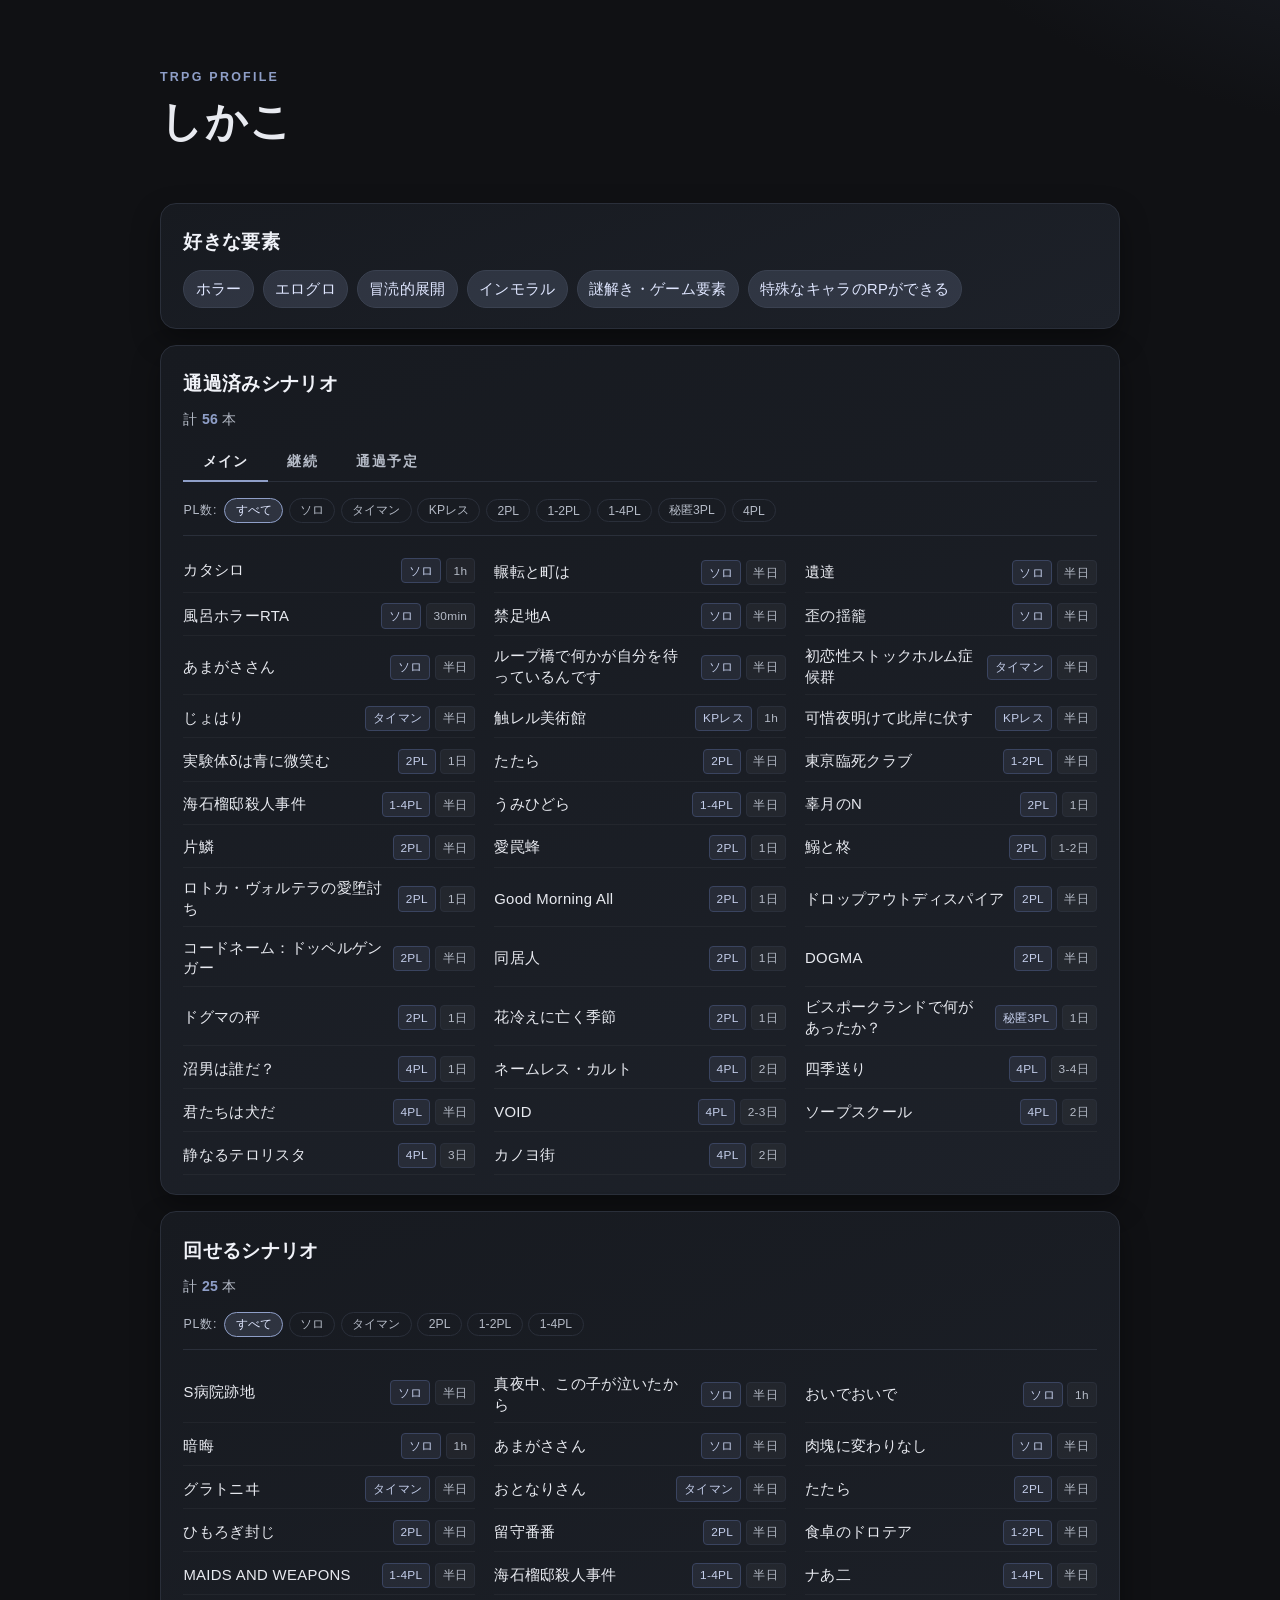
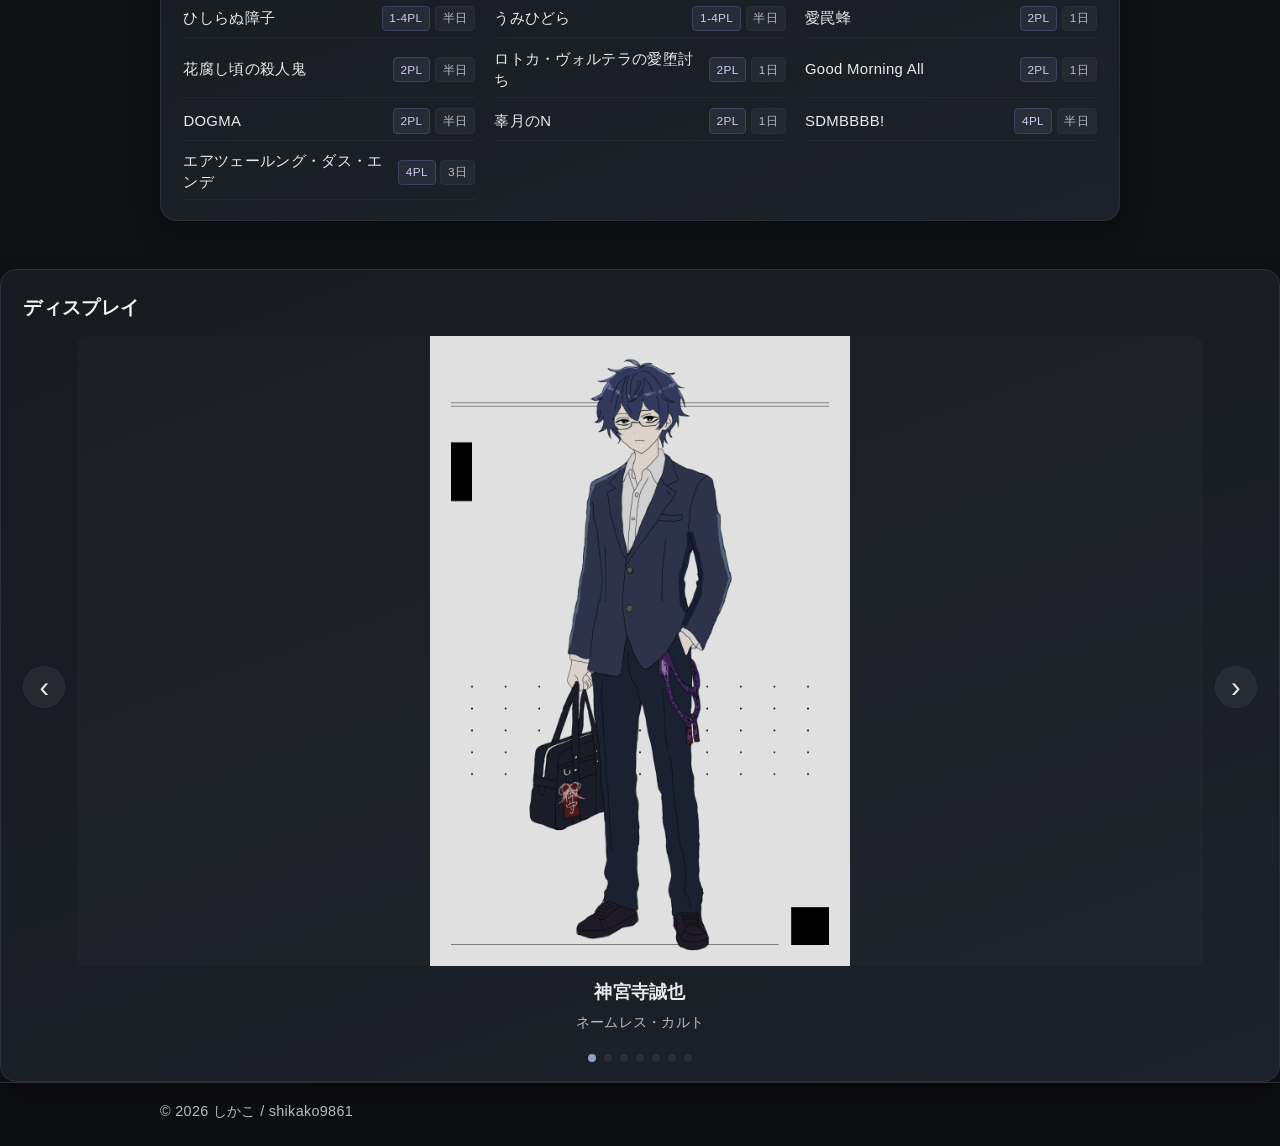
==== index.html @ 6eaf799e "commit" ====
<!DOCTYPE html>
<html lang="ja">
<head>
  <meta charset="UTF-8" />
  <meta name="viewport" content="width=device-width, initial-scale=1.0" />
  <title>しかこ</title>
  <link rel="stylesheet" href="styles.css" />
</head>
<body>
  <header class="site-header">
    <div class="container">
      <p class="eyebrow">TRPG PROFILE</p>
      <h1>しかこ</h1>
    </div>
  </header>

  <main class="container">
    <section class="card" id="likes">
      <h2>好きな要素</h2>
      <ul class="tag-list">
        <li>ホラー</li>
        <li>エログロ</li>
        <li>冒涜的展開</li>
        <li>インモラル</li>
        <li>謎解き・ゲーム要素</li>
        <li>特殊なキャラのRPができる</li>
      </ul>
    </section>

    <section class="card" id="completed-scenarios">
      <h2>通過済みシナリオ</h2>
      <p class="scenario-count">計 <strong>56</strong> 本</p>

      <div class="tab-bar">
        <button class="tab-btn active" data-tab="main">メイン</button>
        <button class="tab-btn" data-tab="ongoing">継続</button>
        <button class="tab-btn" data-tab="planned">通過予定</button>
      </div>

      <div class="tab-panel" id="tab-main">
        <div class="filter-bar">
          <span class="filter-label">PL数:</span>
          <button class="filter-btn active" data-filter="all">すべて</button>
          <button class="filter-btn" data-filter="ソロ">ソロ</button>
          <button class="filter-btn" data-filter="タイマン">タイマン</button>
          <button class="filter-btn" data-filter="KPレス">KPレス</button>
          <button class="filter-btn" data-filter="2PL">2PL</button>
          <button class="filter-btn" data-filter="1-2PL">1-2PL</button>
          <button class="filter-btn" data-filter="1-4PL">1-4PL</button>
          <button class="filter-btn" data-filter="秘匿3PL">秘匿3PL</button>
          <button class="filter-btn" data-filter="4PL">4PL</button>
        </div>
        <ul class="scenario-list">
          <li data-pl="ソロ" data-dur="1h"><span class="scenario-name">カタシロ</span><span class="scenario-badges"><span class="scenario-badge badge-pl">ソロ</span><span class="scenario-badge badge-dur">1h</span></span></li>
          <li data-pl="ソロ" data-dur="半日"><span class="scenario-name">輾転と町は</span><span class="scenario-badges"><span class="scenario-badge badge-pl">ソロ</span><span class="scenario-badge badge-dur">半日</span></span></li>
          <li data-pl="ソロ" data-dur="半日"><span class="scenario-name">遺達</span><span class="scenario-badges"><span class="scenario-badge badge-pl">ソロ</span><span class="scenario-badge badge-dur">半日</span></span></li>
          <li data-pl="ソロ" data-dur="30min"><span class="scenario-name">風呂ホラーRTA</span><span class="scenario-badges"><span class="scenario-badge badge-pl">ソロ</span><span class="scenario-badge badge-dur">30min</span></span></li>
          <li data-pl="ソロ" data-dur="半日"><span class="scenario-name">禁足地A</span><span class="scenario-badges"><span class="scenario-badge badge-pl">ソロ</span><span class="scenario-badge badge-dur">半日</span></span></li>
          <li data-pl="ソロ" data-dur="半日"><span class="scenario-name">歪の揺籠</span><span class="scenario-badges"><span class="scenario-badge badge-pl">ソロ</span><span class="scenario-badge badge-dur">半日</span></span></li>
          <li data-pl="ソロ" data-dur="半日"><span class="scenario-name">あまがささん</span><span class="scenario-badges"><span class="scenario-badge badge-pl">ソロ</span><span class="scenario-badge badge-dur">半日</span></span></li>
          <li data-pl="ソロ" data-dur="半日"><span class="scenario-name">ループ橋で何かが自分を待っているんです</span><span class="scenario-badges"><span class="scenario-badge badge-pl">ソロ</span><span class="scenario-badge badge-dur">半日</span></span></li>
          <li data-pl="タイマン" data-dur="半日"><span class="scenario-name">初恋性ストックホルム症候群</span><span class="scenario-badges"><span class="scenario-badge badge-pl">タイマン</span><span class="scenario-badge badge-dur">半日</span></span></li>
          <li data-pl="タイマン" data-dur="半日"><span class="scenario-name">じょはり</span><span class="scenario-badges"><span class="scenario-badge badge-pl">タイマン</span><span class="scenario-badge badge-dur">半日</span></span></li>
          <li data-pl="KPレス" data-dur="1h"><span class="scenario-name">触レル美術館</span><span class="scenario-badges"><span class="scenario-badge badge-pl">KPレス</span><span class="scenario-badge badge-dur">1h</span></span></li>
          <li data-pl="KPレス" data-dur="半日"><span class="scenario-name">可惜夜明けて此岸に伏す</span><span class="scenario-badges"><span class="scenario-badge badge-pl">KPレス</span><span class="scenario-badge badge-dur">半日</span></span></li>
          <li data-pl="2PL" data-dur="1日"><span class="scenario-name">実験体δは青に微笑む</span><span class="scenario-badges"><span class="scenario-badge badge-pl">2PL</span><span class="scenario-badge badge-dur">1日</span></span></li>
          <li data-pl="2PL" data-dur="半日"><span class="scenario-name">たたら</span><span class="scenario-badges"><span class="scenario-badge badge-pl">2PL</span><span class="scenario-badge badge-dur">半日</span></span></li>
          <li data-pl="1-2PL" data-dur="半日"><span class="scenario-name">東亰臨死クラブ</span><span class="scenario-badges"><span class="scenario-badge badge-pl">1-2PL</span><span class="scenario-badge badge-dur">半日</span></span></li>
          <li data-pl="1-4PL" data-dur="半日"><span class="scenario-name">海石榴邸殺人事件</span><span class="scenario-badges"><span class="scenario-badge badge-pl">1-4PL</span><span class="scenario-badge badge-dur">半日</span></span></li>
          <li data-pl="1-4PL" data-dur="半日"><span class="scenario-name">うみひどら</span><span class="scenario-badges"><span class="scenario-badge badge-pl">1-4PL</span><span class="scenario-badge badge-dur">半日</span></span></li>
          <li data-pl="秘匿2PL" data-dur="1日"><span class="scenario-name">辜月のN</span><span class="scenario-badges"><span class="scenario-badge badge-pl">2PL</span><span class="scenario-badge badge-dur">1日</span></span></li>
          <li data-pl="秘匿2PL" data-dur="半日"><span class="scenario-name">片鱗</span><span class="scenario-badges"><span class="scenario-badge badge-pl">2PL</span><span class="scenario-badge badge-dur">半日</span></span></li>
          <li data-pl="秘匿2PL" data-dur="1日"><span class="scenario-name">愛罠蜂</span><span class="scenario-badges"><span class="scenario-badge badge-pl">2PL</span><span class="scenario-badge badge-dur">1日</span></span></li>
          <li data-pl="秘匿2PL" data-dur="1-2日"><span class="scenario-name">鰯と柊</span><span class="scenario-badges"><span class="scenario-badge badge-pl">2PL</span><span class="scenario-badge badge-dur">1-2日</span></span></li>
          <li data-pl="秘匿2PL" data-dur="1日"><span class="scenario-name">ロトカ・ヴォルテラの愛堕討ち</span><span class="scenario-badges"><span class="scenario-badge badge-pl">2PL</span><span class="scenario-badge badge-dur">1日</span></span></li>
          <li data-pl="秘匿2PL" data-dur="1日"><span class="scenario-name">Good Morning All</span><span class="scenario-badges"><span class="scenario-badge badge-pl">2PL</span><span class="scenario-badge badge-dur">1日</span></span></li>
          <li data-pl="秘匿2PL" data-dur="半日"><span class="scenario-name">ドロップアウトディスパイア</span><span class="scenario-badges"><span class="scenario-badge badge-pl">2PL</span><span class="scenario-badge badge-dur">半日</span></span></li>
          <li data-pl="秘匿2PL" data-dur="半日"><span class="scenario-name">コードネーム：ドッペルゲンガー</span><span class="scenario-badges"><span class="scenario-badge badge-pl">2PL</span><span class="scenario-badge badge-dur">半日</span></span></li>
          <li data-pl="秘匿2PL" data-dur="1日"><span class="scenario-name">同居人</span><span class="scenario-badges"><span class="scenario-badge badge-pl">2PL</span><span class="scenario-badge badge-dur">1日</span></span></li>
          <li data-pl="秘匿2PL" data-dur="半日"><span class="scenario-name">DOGMA</span><span class="scenario-badges"><span class="scenario-badge badge-pl">2PL</span><span class="scenario-badge badge-dur">半日</span></span></li>
          <li data-pl="秘匿2PL" data-dur="1日"><span class="scenario-name">ドグマの秤</span><span class="scenario-badges"><span class="scenario-badge badge-pl">2PL</span><span class="scenario-badge badge-dur">1日</span></span></li>
          <li data-pl="秘匿2PL" data-dur="1日"><span class="scenario-name">花冷えに亡く季節</span><span class="scenario-badges"><span class="scenario-badge badge-pl">2PL</span><span class="scenario-badge badge-dur">1日</span></span></li>
          <li data-pl="秘匿3PL" data-dur="1日"><span class="scenario-name">ビスポークランドで何があったか？</span><span class="scenario-badges"><span class="scenario-badge badge-pl">秘匿3PL</span><span class="scenario-badge badge-dur">1日</span></span></li>
          <li data-pl="4PL" data-dur="1日"><span class="scenario-name">沼男は誰だ？</span><span class="scenario-badges"><span class="scenario-badge badge-pl">4PL</span><span class="scenario-badge badge-dur">1日</span></span></li>
          <li data-pl="4PL" data-dur="2日"><span class="scenario-name">ネームレス・カルト</span><span class="scenario-badges"><span class="scenario-badge badge-pl">4PL</span><span class="scenario-badge badge-dur">2日</span></span></li>
          <li data-pl="秘匿4PL" data-dur="3-4日"><span class="scenario-name">四季送り</span><span class="scenario-badges"><span class="scenario-badge badge-pl">4PL</span><span class="scenario-badge badge-dur">3-4日</span></span></li>
          <li data-pl="秘匿4PL" data-dur="半日"><span class="scenario-name">君たちは犬だ</span><span class="scenario-badges"><span class="scenario-badge badge-pl">4PL</span><span class="scenario-badge badge-dur">半日</span></span></li>
          <li data-pl="秘匿4PL" data-dur="2-3日"><span class="scenario-name">VOID</span><span class="scenario-badges"><span class="scenario-badge badge-pl">4PL</span><span class="scenario-badge badge-dur">2-3日</span></span></li>
          <li data-pl="秘匿4PL" data-dur="2日"><span class="scenario-name">ソープスクール</span><span class="scenario-badges"><span class="scenario-badge badge-pl">4PL</span><span class="scenario-badge badge-dur">2日</span></span></li>
          <li data-pl="秘匿4PL" data-dur="3日"><span class="scenario-name">静なるテロリスタ</span><span class="scenario-badges"><span class="scenario-badge badge-pl">4PL</span><span class="scenario-badge badge-dur">3日</span></span></li>
          <li data-pl="秘匿4PL" data-dur="2日"><span class="scenario-name">カノヨ街</span><span class="scenario-badges"><span class="scenario-badge badge-pl">4PL</span><span class="scenario-badge badge-dur">2日</span></span></li>
        </ul>
      </div>

      <div class="tab-panel hidden" id="tab-ongoing">
        <div class="filter-bar">
          <span class="filter-label">PL数:</span>
          <button class="filter-btn active" data-filter="all">すべて</button>
          <button class="filter-btn" data-filter="タイマン">タイマン</button>
          <button class="filter-btn" data-filter="1-4PL">1-4PL</button>
        </div>
        <ul class="scenario-list">
          <li data-pl="タイマン"><span class="scenario-name">黄身と蜂蜜</span><span class="scenario-badges"><span class="scenario-badge badge-pl">タイマン</span><span class="scenario-badge ongoing">継続</span></span></li>
          <li data-pl="タイマン"><span class="scenario-name">君のためのヒポクリシー</span><span class="scenario-badges"><span class="scenario-badge badge-pl">タイマン</span><span class="scenario-badge ongoing">継続</span></span></li>
          <li data-pl="タイマン"><span class="scenario-name">素晴らしき新年</span><span class="scenario-badges"><span class="scenario-badge badge-pl">タイマン</span><span class="scenario-badge ongoing">継続</span></span></li>
          <li data-pl="タイマン"><span class="scenario-name">結んだ赤い糸の先を教えて</span><span class="scenario-badges"><span class="scenario-badge badge-pl">タイマン</span><span class="scenario-badge ongoing">継続</span></span></li>
          <li data-pl="タイマン"><span class="scenario-name">クックハウス・インザ・ディープ</span><span class="scenario-badges"><span class="scenario-badge badge-pl">タイマン</span><span class="scenario-badge ongoing">継続</span></span></li>
          <li data-pl="タイマン"><span class="scenario-name">おばけの街</span><span class="scenario-badges"><span class="scenario-badge badge-pl">タイマン</span><span class="scenario-badge ongoing">継続</span></span></li>
          <li data-pl="タイマン"><span class="scenario-name">しんでなんかないよ</span><span class="scenario-badges"><span class="scenario-badge badge-pl">タイマン</span><span class="scenario-badge ongoing">継続</span></span></li>
          <li data-pl="タイマン"><span class="scenario-name">君が壊した世界の話</span><span class="scenario-badges"><span class="scenario-badge badge-pl">タイマン</span><span class="scenario-badge ongoing">継続</span></span></li>
          <li data-pl="タイマン"><span class="scenario-name">コペルニクスは笑わない</span><span class="scenario-badges"><span class="scenario-badge badge-pl">タイマン</span><span class="scenario-badge ongoing">継続</span></span></li>
          <li data-pl="タイマン"><span class="scenario-name">ごぜんにじにあいにきて</span><span class="scenario-badges"><span class="scenario-badge badge-pl">タイマン</span><span class="scenario-badge ongoing">継続</span></span></li>
          <li data-pl="タイマン"><span class="scenario-name">閉ざされたカーテンの裏で</span><span class="scenario-badges"><span class="scenario-badge badge-pl">タイマン</span><span class="scenario-badge ongoing">継続</span></span></li>
          <li data-pl="タイマン"><span class="scenario-name">きすきす・ちぇんじんぐ！</span><span class="scenario-badges"><span class="scenario-badge badge-pl">タイマン</span><span class="scenario-badge ongoing">継続</span></span></li>
          <li data-pl="タイマン"><span class="scenario-name">選んでよ最愛</span><span class="scenario-badges"><span class="scenario-badge badge-pl">タイマン</span><span class="scenario-badge ongoing">継続</span></span></li>
          <li data-pl="タイマン"><span class="scenario-name">Hazy night</span><span class="scenario-badges"><span class="scenario-badge badge-pl">タイマン</span><span class="scenario-badge ongoing">継続</span></span></li>
          <li data-pl="タイマン"><span class="scenario-name">黄昏の君へ</span><span class="scenario-badges"><span class="scenario-badge badge-pl">タイマン</span><span class="scenario-badge ongoing">継続</span></span></li>
          <li data-pl="1-4PL"><span class="scenario-name">満月のない十五夜</span><span class="scenario-badges"><span class="scenario-badge badge-pl">1-4PL</span><span class="scenario-badge ongoing">継続</span></span></li>
          <li data-pl="1-4PL"><span class="scenario-name">うらめし修学旅行</span><span class="scenario-badges"><span class="scenario-badge badge-pl">1-4PL</span><span class="scenario-badge ongoing">継続</span></span></li>
          <li data-pl="1-4PL"><span class="scenario-name">お地蔵さんは呼んでいる</span><span class="scenario-badges"><span class="scenario-badge badge-pl">1-4PL</span><span class="scenario-badge ongoing">継続</span></span></li>
        </ul>
      </div>

      <div class="tab-panel hidden" id="tab-planned">
        <div class="filter-bar">
          <span class="filter-label">PL数:</span>
          <button class="filter-btn active" data-filter="all">すべて</button>
          <button class="filter-btn" data-filter="タイマン">タイマン</button>
          <button class="filter-btn" data-filter="2-3PL">2-3PL</button>
          <button class="filter-btn" data-filter="4PL">4PL</button>
        </div>
        <ul class="scenario-list">
          <li data-pl="タイマン" data-dur="半日"><span class="scenario-name">黄色い蝶</span><span class="scenario-badges"><span class="scenario-badge badge-pl">タイマン</span><span class="scenario-badge badge-dur">半日</span></span></li>
          <li data-pl="2-3PL" data-dur="半日"><span class="scenario-name">蒲桃館の友人</span><span class="scenario-badges"><span class="scenario-badge badge-pl">2-3PL</span><span class="scenario-badge badge-dur">半日</span></span></li>
          <li data-pl="4PL" data-dur="1日"><span class="scenario-name">Danza Tarantella</span><span class="scenario-badges"><span class="scenario-badge badge-pl">4PL</span><span class="scenario-badge badge-dur">1日</span></span></li>
          <li data-pl="秘匿4PL" data-dur="1日"><span class="scenario-name">魔法少女は死を唄え</span><span class="scenario-badges"><span class="scenario-badge badge-pl">4PL</span><span class="scenario-badge badge-dur">1日</span></span></li>
          <li data-pl="秘匿4PL" data-dur="4日"><span class="scenario-name">遺香廻り</span><span class="scenario-badges"><span class="scenario-badge badge-pl">4PL</span><span class="scenario-badge badge-dur">4日</span></span></li>
        </ul>
      </div>
    </section>

    <section class="card" id="gm-scenarios">
      <h2>回せるシナリオ</h2>
      <p class="scenario-count">計 <strong>25</strong> 本</p>
      <div class="filter-bar">
        <span class="filter-label">PL数:</span>
        <button class="filter-btn active" data-filter="all">すべて</button>
        <button class="filter-btn" data-filter="ソロ">ソロ</button>
        <button class="filter-btn" data-filter="タイマン">タイマン</button>
        <button class="filter-btn" data-filter="2PL">2PL</button>
        <button class="filter-btn" data-filter="1-2PL">1-2PL</button>
        <button class="filter-btn" data-filter="1-4PL">1-4PL</button>
      </div>
      <ul class="scenario-list">
        <li data-pl="ソロ" data-dur="半日"><span class="scenario-name">S病院跡地</span><span class="scenario-badges"><span class="scenario-badge badge-pl">ソロ</span><span class="scenario-badge badge-dur">半日</span></span></li>
        <li data-pl="ソロ" data-dur="半日"><span class="scenario-name">真夜中、この子が泣いたから</span><span class="scenario-badges"><span class="scenario-badge badge-pl">ソロ</span><span class="scenario-badge badge-dur">半日</span></span></li>
        <li data-pl="ソロ" data-dur="1h"><span class="scenario-name">おいでおいで</span><span class="scenario-badges"><span class="scenario-badge badge-pl">ソロ</span><span class="scenario-badge badge-dur">1h</span></span></li>
        <li data-pl="ソロ" data-dur="1h"><span class="scenario-name">暗晦</span><span class="scenario-badges"><span class="scenario-badge badge-pl">ソロ</span><span class="scenario-badge badge-dur">1h</span></span></li>
        <li data-pl="ソロ" data-dur="半日"><span class="scenario-name">あまがささん</span><span class="scenario-badges"><span class="scenario-badge badge-pl">ソロ</span><span class="scenario-badge badge-dur">半日</span></span></li>
        <li data-pl="ソロ" data-dur="半日"><span class="scenario-name">肉塊に変わりなし</span><span class="scenario-badges"><span class="scenario-badge badge-pl">ソロ</span><span class="scenario-badge badge-dur">半日</span></span></li>
        <li data-pl="タイマン" data-dur="半日"><span class="scenario-name">グラトニヰ</span><span class="scenario-badges"><span class="scenario-badge badge-pl">タイマン</span><span class="scenario-badge badge-dur">半日</span></span></li>
        <li data-pl="タイマン" data-dur="半日"><span class="scenario-name">おとなりさん</span><span class="scenario-badges"><span class="scenario-badge badge-pl">タイマン</span><span class="scenario-badge badge-dur">半日</span></span></li>
        <li data-pl="2PL" data-dur="半日"><span class="scenario-name">たたら</span><span class="scenario-badges"><span class="scenario-badge badge-pl">2PL</span><span class="scenario-badge badge-dur">半日</span></span></li>
        <li data-pl="2PL" data-dur="半日"><span class="scenario-name">ひもろぎ封じ</span><span class="scenario-badges"><span class="scenario-badge badge-pl">2PL</span><span class="scenario-badge badge-dur">半日</span></span></li>
        <li data-pl="2PL" data-dur="半日"><span class="scenario-name">留守番番</span><span class="scenario-badges"><span class="scenario-badge badge-pl">2PL</span><span class="scenario-badge badge-dur">半日</span></span></li>
        <li data-pl="1-2PL" data-dur="半日"><span class="scenario-name">食卓のドロテア</span><span class="scenario-badges"><span class="scenario-badge badge-pl">1-2PL</span><span class="scenario-badge badge-dur">半日</span></span></li>
        <li data-pl="1-4PL" data-dur="半日"><span class="scenario-name">MAIDS AND WEAPONS</span><span class="scenario-badges"><span class="scenario-badge badge-pl">1-4PL</span><span class="scenario-badge badge-dur">半日</span></span></li>
        <li data-pl="1-4PL" data-dur="半日"><span class="scenario-name">海石榴邸殺人事件</span><span class="scenario-badges"><span class="scenario-badge badge-pl">1-4PL</span><span class="scenario-badge badge-dur">半日</span></span></li>
        <li data-pl="1-4PL" data-dur="半日"><span class="scenario-name">ナあ二</span><span class="scenario-badges"><span class="scenario-badge badge-pl">1-4PL</span><span class="scenario-badge badge-dur">半日</span></span></li>
        <li data-pl="1-4PL" data-dur="半日"><span class="scenario-name">ひしらぬ障子</span><span class="scenario-badges"><span class="scenario-badge badge-pl">1-4PL</span><span class="scenario-badge badge-dur">半日</span></span></li>
        <li data-pl="1-4PL" data-dur="半日"><span class="scenario-name">うみひどら</span><span class="scenario-badges"><span class="scenario-badge badge-pl">1-4PL</span><span class="scenario-badge badge-dur">半日</span></span></li>
        <li data-pl="秘匿2PL" data-dur="1日"><span class="scenario-name">愛罠蜂</span><span class="scenario-badges"><span class="scenario-badge badge-pl">2PL</span><span class="scenario-badge badge-dur">1日</span></span></li>
        <li data-pl="秘匿2PL" data-dur="半日"><span class="scenario-name">花腐し頃の殺人鬼</span><span class="scenario-badges"><span class="scenario-badge badge-pl">2PL</span><span class="scenario-badge badge-dur">半日</span></span></li>
        <li data-pl="秘匿2PL" data-dur="1日"><span class="scenario-name">ロトカ・ヴォルテラの愛堕討ち</span><span class="scenario-badges"><span class="scenario-badge badge-pl">2PL</span><span class="scenario-badge badge-dur">1日</span></span></li>
        <li data-pl="秘匿2PL" data-dur="1日"><span class="scenario-name">Good Morning All</span><span class="scenario-badges"><span class="scenario-badge badge-pl">2PL</span><span class="scenario-badge badge-dur">1日</span></span></li>
        <li data-pl="秘匿2PL" data-dur="半日"><span class="scenario-name">DOGMA</span><span class="scenario-badges"><span class="scenario-badge badge-pl">2PL</span><span class="scenario-badge badge-dur">半日</span></span></li>
        <li data-pl="秘匿2PL" data-dur="1日"><span class="scenario-name">辜月のN</span><span class="scenario-badges"><span class="scenario-badge badge-pl">2PL</span><span class="scenario-badge badge-dur">1日</span></span></li>
        <li data-pl="秘匿4PL" data-dur="半日"><span class="scenario-name">SDMBBBB!</span><span class="scenario-badges"><span class="scenario-badge badge-pl">4PL</span><span class="scenario-badge badge-dur">半日</span></span></li>
        <li data-pl="秘匿4PL" data-dur="3日"><span class="scenario-name">エアツェールング・ダス・エンデ</span><span class="scenario-badges"><span class="scenario-badge badge-pl">4PL</span><span class="scenario-badge badge-dur">3日</span></span></li>
      </ul>
    </section>

  </main>

    <section class="card" id="display-gallery">
      <h2>ディスプレイ</h2>
      <div class="slider-wrapper">
        <button class="slider-btn slider-prev" aria-label="前へ">&#8249;</button>
        <div class="slider-track-outer">
          <div class="slider-track">
            <div class="slide">
              <img src="ディスプレイ/神宮寺誠也.png" alt="神宮寺誠也" />
              <div class="slide-caption">
                <span class="slide-chara">神宮寺誠也</span>
                <span class="slide-scenario">ネームレス・カルト</span>
              </div>
            </div>
            <div class="slide">
              <img src="ディスプレイ/陽美桜里.png" alt="陽美桜里" />
              <div class="slide-caption">
                <span class="slide-chara">陽美桜里</span>
                <span class="slide-scenario">ドグマの秤</span>
              </div>
            </div>
            <div class="slide">
              <img src="ディスプレイ/ぽむすけ.png" alt="ぽむすけ" />
              <div class="slide-caption">
                <span class="slide-chara">ぽむすけ</span>
                <span class="slide-scenario">魔法少女は死を唄え</span>
              </div>
            </div>
            <div class="slide">
              <img src="ディスプレイ/水代紘都.png" alt="水代紘都" />
              <div class="slide-caption">
                <span class="slide-chara">水代紘都</span>
                <span class="slide-scenario">風呂ホラーRTA</span>
              </div>
            </div>
            <div class="slide">
              <img src="ディスプレイ/Ἀράχνη.png" alt="Ἀράχνη" />
              <div class="slide-caption">
                <span class="slide-chara">Ἀράχνη</span>
                <span class="slide-scenario">Danza Tarantella</span>
              </div>
            </div>
            <div class="slide">
              <img src="ディスプレイ/水無月新.png" alt="水無月新" />
              <div class="slide-caption">
                <span class="slide-chara">水無月新</span>
                <span class="slide-scenario">初恋性ストックホルム症候群</span>
              </div>
            </div>
            <div class="slide">
              <img src="ディスプレイ/柊一葉.png" alt="柊一葉" />
              <div class="slide-caption">
                <span class="slide-chara">柊一葉</span>
                <span class="slide-scenario">花冷えに亡く季節</span>
              </div>
            </div>
          </div>
        </div>
        <button class="slider-btn slider-next" aria-label="次へ">&#8250;</button>
      </div>
      <div class="slider-dots">
        <span class="dot active" data-index="0"></span>
        <span class="dot" data-index="1"></span>
        <span class="dot" data-index="2"></span>
        <span class="dot" data-index="3"></span>
        <span class="dot" data-index="4"></span>
        <span class="dot" data-index="5"></span>
        <span class="dot" data-index="6"></span>
      </div>
    </section>

  <footer class="site-footer">
    <div class="container">
      <p>© 2026 しかこ / shikako9861</p>
    </div>
  </footer>

  <script>
    // Tab switching
    document.querySelectorAll('.tab-btn').forEach(btn => {
      btn.addEventListener('click', () => {
        const card = btn.closest('.card');
        card.querySelectorAll('.tab-btn').forEach(b => b.classList.remove('active'));
        btn.classList.add('active');
        card.querySelectorAll('.tab-panel').forEach(p => p.classList.add('hidden'));
        card.querySelector('#tab-' + btn.dataset.tab).classList.remove('hidden');
      });
    });

    // Filter buttons
    document.querySelectorAll('.filter-btn').forEach(btn => {
      btn.addEventListener('click', () => {
        const bar = btn.closest('.filter-bar');
        bar.querySelectorAll('.filter-btn').forEach(b => b.classList.remove('active'));
        btn.classList.add('active');
        const filter = btn.dataset.filter;
        const container = btn.closest('.tab-panel') || btn.closest('.card');
        const list = container.querySelector('.scenario-list');
        const normalizedFilters = {
          '2PL': ['2PL', '秘匿2PL'],
          '4PL': ['4PL', '秘匿4PL']
        };
        const allowed = normalizedFilters[filter] || [filter];
        list.querySelectorAll('li').forEach(li => {
          li.style.display = (filter === 'all' || allowed.includes(li.dataset.pl)) ? '' : 'none';
        });
      });
    });

    // Slider
    (function () {
      const track = document.querySelector('.slider-track');
      const slides = track ? track.querySelectorAll('.slide') : [];
      const dots = document.querySelectorAll('.dot');
      let current = 0;
      let touchStartX = 0;

      function goTo(n) {
        current = (n + slides.length) % slides.length;
        track.style.transform = 'translateX(-' + (current * 100) + '%)';
        dots.forEach(function (d, i) { d.classList.toggle('active', i === current); });
      }

      document.querySelector('.slider-prev')?.addEventListener('click', function () { goTo(current - 1); });
      document.querySelector('.slider-next')?.addEventListener('click', function () { goTo(current + 1); });
      dots.forEach(function (d, i) { d.addEventListener('click', function () { goTo(i); }); });

      const outer = document.querySelector('.slider-track-outer');
      outer?.addEventListener('touchstart', function (e) { touchStartX = e.changedTouches[0].clientX; }, { passive: true });
      outer?.addEventListener('touchend', function (e) {
        const dx = e.changedTouches[0].clientX - touchStartX;
        if (Math.abs(dx) > 40) goTo(current + (dx < 0 ? 1 : -1));
      }, { passive: true });
    })();
  </script>
</body>
</html>
---- styles.css ----
:root {
  --bg: #101114;
  --panel: #171a20;
  --panel-2: #1d2129;
  --text: #e8eaf0;
  --muted: #b5bbc7;
  --accent: #8f9fc8;
  --accent-soft: rgba(143, 159, 200, 0.18);
  --border: #2a2f3a;
  --shadow: 0 12px 28px rgba(0, 0, 0, 0.35);
}

* {
  box-sizing: border-box;
}

body {
  margin: 0;
  font-family: "Noto Sans JP", "Hiragino Kaku Gothic ProN", "Yu Gothic", sans-serif;
  background:
    radial-gradient(1200px 700px at 120% -10%, #242a37 0%, transparent 60%),
    radial-gradient(900px 600px at -10% 120%, #1d2230 0%, transparent 60%),
    var(--bg);
  color: var(--text);
  line-height: 1.7;
  letter-spacing: 0.02em;
}

.container {
  width: min(960px, 92%);
  margin: 0 auto;
}

.site-header {
  padding: 4.2rem 0 2.6rem;
}

.eyebrow {
  margin: 0;
  color: var(--accent);
  font-size: 0.78rem;
  font-weight: 700;
  letter-spacing: 0.18em;
}

h1 {
  margin: 0.5rem 0 0.8rem;
  font-size: clamp(1.8rem, 3.6vw, 2.6rem);
  line-height: 1.25;
  letter-spacing: 0.04em;
}

.lead {
  margin: 0;
  color: var(--muted);
  max-width: 60ch;
}

main {
  display: grid;
  gap: 1rem;
  padding-bottom: 3rem;
}

.card {
  background: linear-gradient(160deg, var(--panel) 0%, var(--panel-2) 100%);
  border: 1px solid var(--border);
  border-radius: 16px;
  padding: 1.4rem 1.4rem 1.2rem;
  box-shadow: var(--shadow);
}

h2 {
  margin: 0 0 0.75rem;
  font-size: 1.18rem;
  color: #f0f2f8;
}

ul {
  margin: 0;
  padding-left: 1.2rem;
}

li + li {
  margin-top: 0.25rem;
}

p {
  margin: 0;
}

.profile-grid {
  margin: 0;
  display: grid;
  gap: 0.75rem;
  grid-template-columns: repeat(auto-fit, minmax(220px, 1fr));
}

.profile-grid div {
  background: rgba(255, 255, 255, 0.02);
  border: 1px solid var(--border);
  border-radius: 12px;
  padding: 0.8rem 0.9rem;
}

.profile-grid dt {
  color: var(--muted);
  font-size: 0.9rem;
}

.profile-grid dd {
  margin: 0.25rem 0 0;
  font-size: 1.04rem;
  font-weight: 600;
}

.tag-list {
  display: flex;
  flex-wrap: wrap;
  gap: 0.55rem;
  padding-left: 0;
  list-style: none;
}

.tag-list li {
  margin: 0;
  padding: 0.35rem 0.7rem;
  border-radius: 999px;
  border: 1px solid #3a4150;
  background: var(--accent-soft);
  color: #dfe6ff;
  font-size: 0.92rem;
}

.scenario-count {
  margin: -0.25rem 0 0.8rem;
  color: var(--muted);
  font-size: 0.88rem;
}

.scenario-count strong {
  color: var(--accent);
}

.sub-heading {
  margin: 1.4rem 0 0.55rem;
  font-size: 0.78rem;
  font-weight: 700;
  letter-spacing: 0.15em;
  color: var(--muted);
  border-bottom: 1px solid var(--border);
  padding-bottom: 0.3rem;
}

.scenario-list {
  list-style: none;
  padding: 0;
  margin: 0;
  display: grid;
  grid-template-columns: repeat(auto-fill, minmax(260px, 1fr));
  gap: 0 1.2rem;
}

.scenario-list li {
  display: flex;
  justify-content: space-between;
  align-items: center;
  gap: 0.6rem;
  padding: 0.4rem 0;
  border-bottom: 1px solid rgba(255, 255, 255, 0.04);
}

.scenario-name {
  font-size: 0.93rem;
  color: var(--text);
  flex: 1;
  line-height: 1.4;
}

.scenario-meta {
  flex-shrink: 0;
  font-size: 0.74rem;
  color: var(--muted);
  background: rgba(255, 255, 255, 0.04);
  border: 1px solid var(--border);
  border-radius: 4px;
  padding: 0.1rem 0.42rem;
  white-space: nowrap;
}

.scenario-meta.ongoing {
  color: #9ec89a;
  border-color: rgba(158, 200, 154, 0.3);
  background: rgba(158, 200, 154, 0.08);
}

.scenario-badges {
  display: flex;
  gap: 0.3rem;
  flex-shrink: 0;
}

.scenario-badge {
  flex-shrink: 0;
  font-size: 0.74rem;
  color: var(--muted);
  background: rgba(255, 255, 255, 0.04);
  border: 1px solid var(--border);
  border-radius: 4px;
  padding: 0.1rem 0.42rem;
  white-space: nowrap;
}

.scenario-badge.badge-pl {
  color: #c4ceeb;
  border-color: #3a4460;
  background: rgba(143, 159, 200, 0.1);
}

.scenario-badge.badge-dur {
  color: var(--muted);
}

.scenario-badge.ongoing {
  color: #9ec89a;
  border-color: rgba(158, 200, 154, 0.3);
  background: rgba(158, 200, 154, 0.08);
}

.filter-bar {
  display: flex;
  flex-wrap: wrap;
  align-items: center;
  gap: 0.35rem;
  margin-bottom: 0.85rem;
  padding-bottom: 0.75rem;
  border-bottom: 1px solid var(--border);
}

.filter-label {
  color: var(--muted);
  font-size: 0.78rem;
  letter-spacing: 0.06em;
  margin-right: 0.1rem;
}

.filter-btn {
  background: none;
  border: 1px solid var(--border);
  border-radius: 999px;
  padding: 0.2rem 0.65rem;
  color: var(--muted);
  font-size: 0.76rem;
  cursor: pointer;
  font-family: inherit;
  transition: color 0.15s, border-color 0.15s, background 0.15s;
}

.filter-btn:hover {
  color: var(--text);
  border-color: var(--accent);
}

.filter-btn.active {
  color: #dfe6ff;
  border-color: var(--accent);
  background: var(--accent-soft);
}

.tab-bar {
  display: flex;
  gap: 0;
  border-bottom: 1px solid var(--border);
  margin-bottom: 1rem;
}

.tab-btn {
  background: none;
  border: none;
  border-bottom: 2px solid transparent;
  padding: 0.45rem 1.2rem 0.55rem;
  color: var(--muted);
  font-size: 0.88rem;
  font-weight: 600;
  letter-spacing: 0.1em;
  cursor: pointer;
  margin-bottom: -1px;
  transition: color 0.18s, border-color 0.18s;
  font-family: inherit;
}

.tab-btn:hover {
  color: var(--text);
}

.tab-btn.active {
  color: var(--text);
  border-bottom-color: var(--accent);
}

.tab-panel.hidden {
  display: none;
}

.site-footer {
  border-top: 1px solid var(--border);
  background: rgba(0, 0, 0, 0.2);
}

.site-footer p {
  margin: 0;
  padding: 1rem 0 1.4rem;
  color: var(--muted);
  font-size: 0.9rem;
}

@media (max-width: 640px) {
  .site-header {
    padding-top: 3.2rem;
  }

  .card {
    padding: 1.1rem 1rem;
    border-radius: 14px;
  }
}

/* ---- Slider ---- */
.slider-wrapper {
  display: flex;
  align-items: center;
  gap: 0.75rem;
}

.slider-track-outer {
  overflow: hidden;
  flex: 1;
  border-radius: 10px;
}

.slider-track {
  display: flex;
  transition: transform 0.35s ease;
}

.slide {
  min-width: 100%;
  text-align: center;
}

.slide img {
  width: 100%;
  max-height: 70vh;
  object-fit: contain;
  display: block;
  border-radius: 8px;
  background: rgba(255, 255, 255, 0.02);
}

.slide-caption {
  padding: 0.75rem 0 0.25rem;
  display: flex;
  flex-direction: column;
  gap: 0.2rem;
}

.slide-chara {
  font-size: 1.1rem;
  font-weight: 600;
  color: var(--text);
}

.slide-scenario {
  font-size: 0.85rem;
  color: var(--muted);
}

.slider-btn {
  flex-shrink: 0;
  width: 2.6rem;
  height: 2.6rem;
  border-radius: 50%;
  border: 1px solid var(--border);
  background: rgba(255, 255, 255, 0.06);
  color: var(--text);
  font-size: 1.8rem;
  line-height: 1;
  cursor: pointer;
  display: flex;
  align-items: center;
  justify-content: center;
  transition: background 0.18s, border-color 0.18s;
}

.slider-btn:hover {
  background: rgba(255, 255, 255, 0.14);
  border-color: var(--accent);
}

.slider-dots {
  display: flex;
  justify-content: center;
  gap: 0.5rem;
  margin-top: 1rem;
}

.dot {
  width: 8px;
  height: 8px;
  border-radius: 50%;
  background: var(--border);
  cursor: pointer;
  transition: background 0.18s;
}

.dot.active {
  background: var(--accent);
}
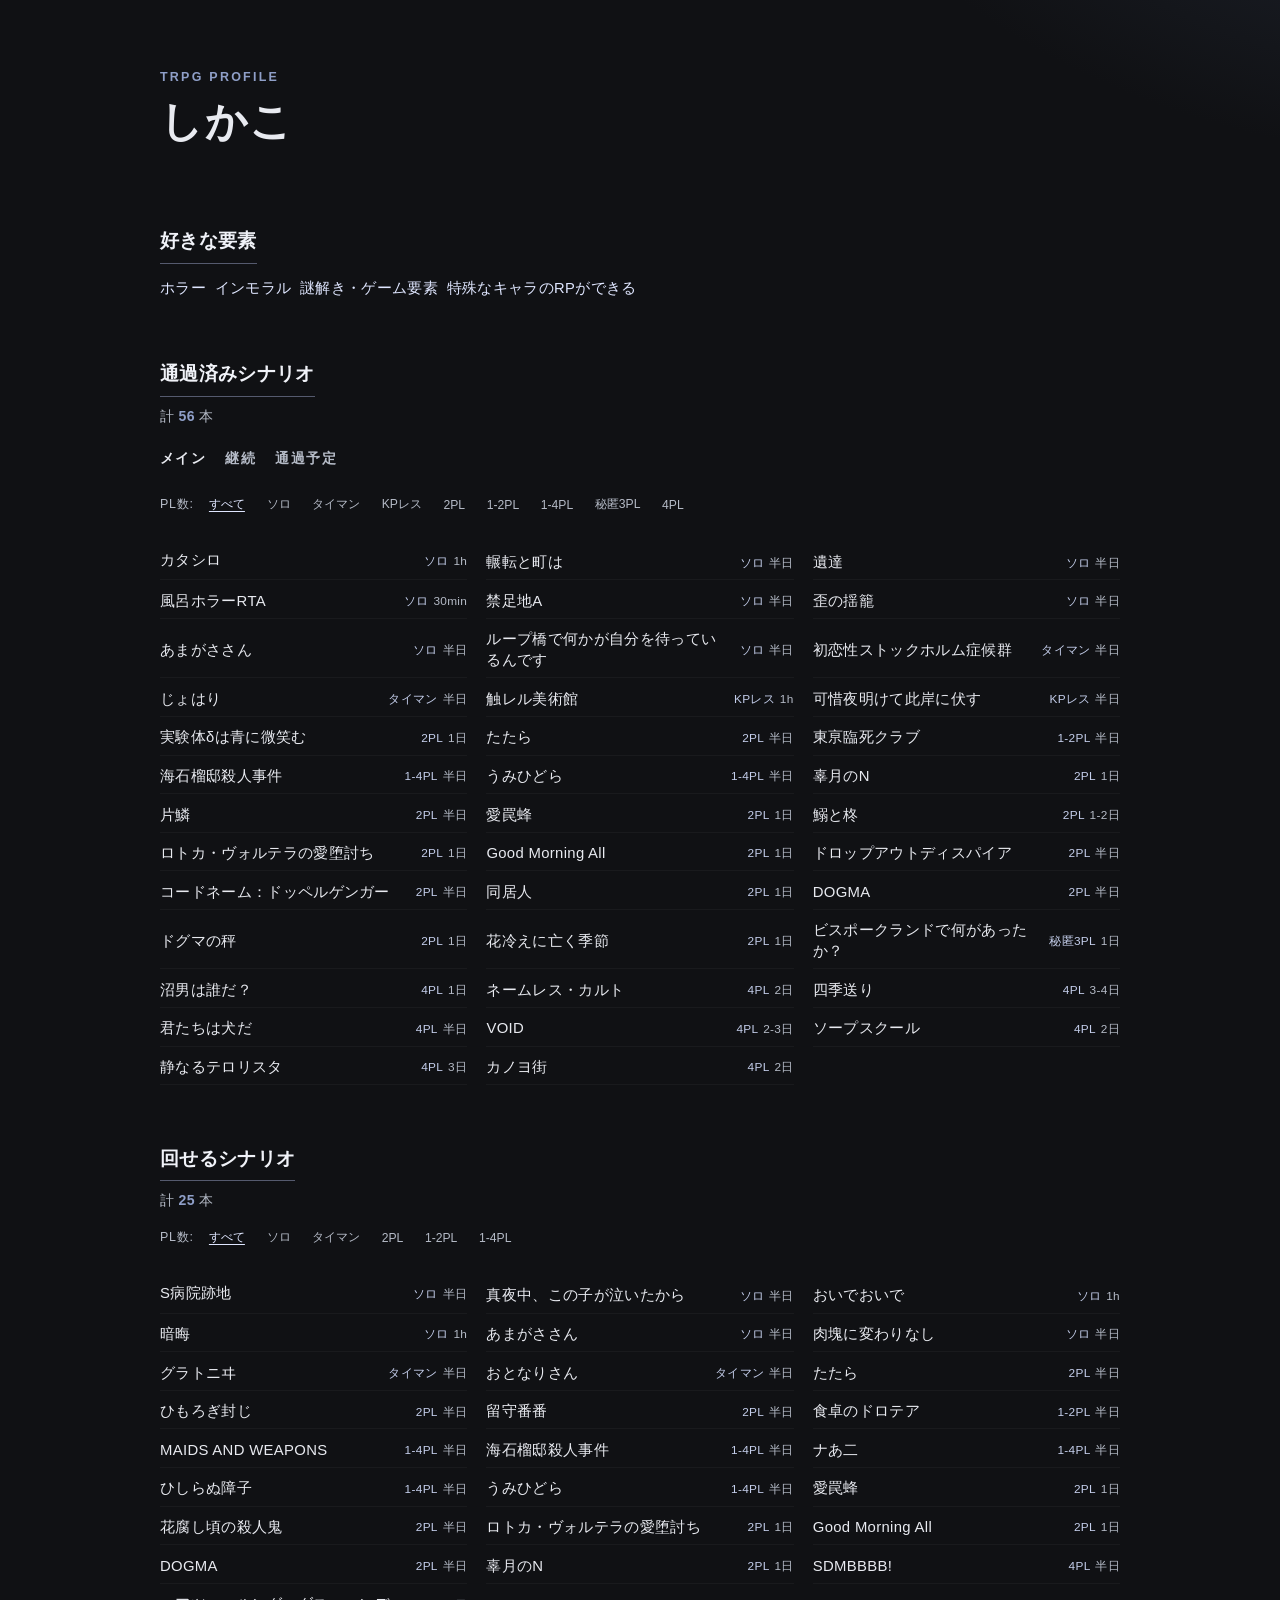
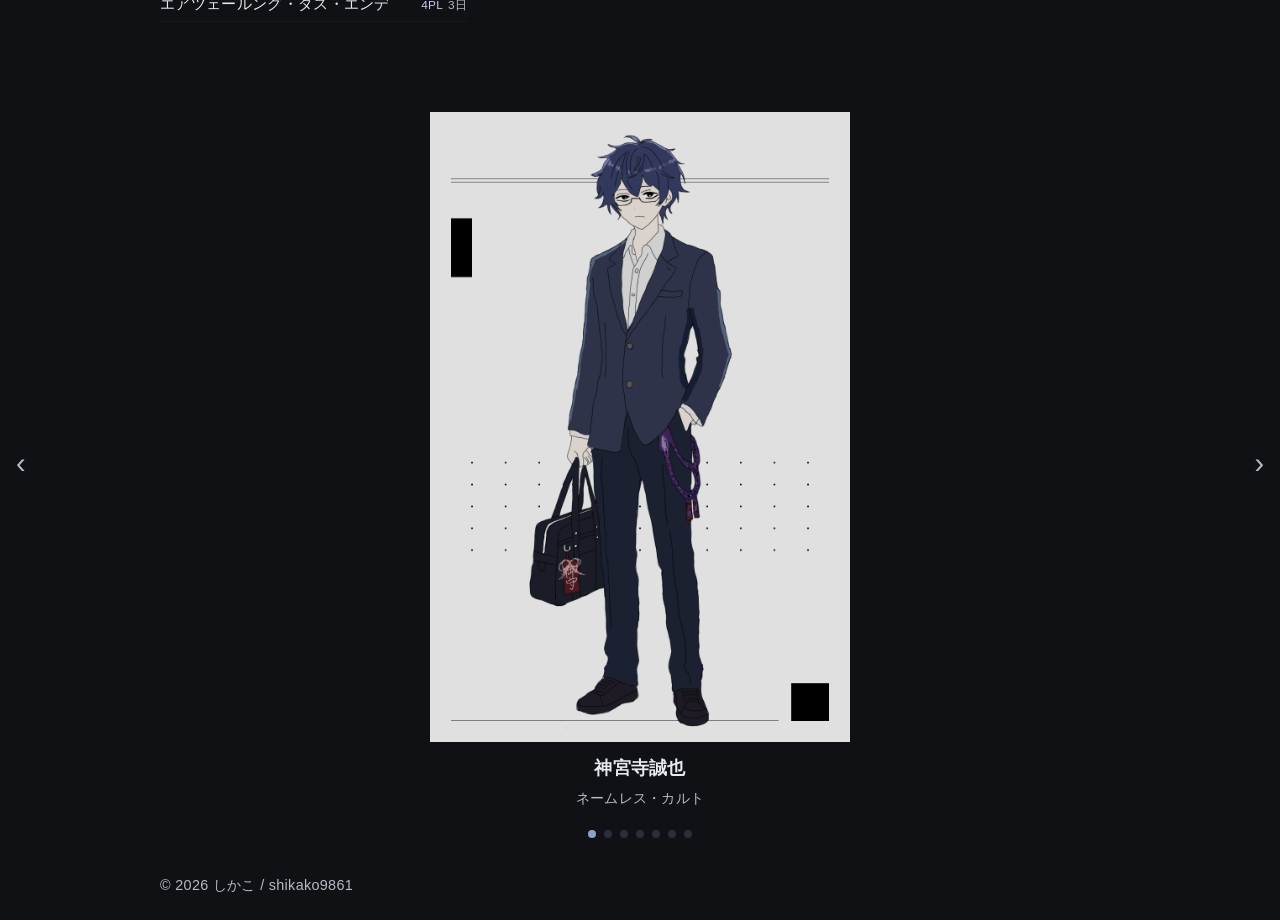
==== commit 750b45d6: "commit" ====
--- a/index.html
+++ b/index.html
@@ -19,8 +19,6 @@
       <h2>好きな要素</h2>
       <ul class="tag-list">
         <li>ホラー</li>
-        <li>エログロ</li>
-        <li>冒涜的展開</li>
         <li>インモラル</li>
         <li>謎解き・ゲーム要素</li>
         <li>特殊なキャラのRPができる</li>
@@ -183,7 +181,6 @@
   </main>
 
     <section class="card" id="display-gallery">
-      <h2>ディスプレイ</h2>
       <div class="slider-wrapper">
         <button class="slider-btn slider-prev" aria-label="前へ">&#8249;</button>
         <div class="slider-track-outer">
--- a/styles.css
+++ b/styles.css
@@ -63,17 +63,20 @@
 }
 
 .card {
-  background: linear-gradient(160deg, var(--panel) 0%, var(--panel-2) 100%);
-  border: 1px solid var(--border);
-  border-radius: 16px;
-  padding: 1.4rem 1.4rem 1.2rem;
-  box-shadow: var(--shadow);
+  background: none;
+  border: none;
+  border-radius: 0;
+  padding: 1.4rem 0 1.2rem;
+  box-shadow: none;
 }
 
 h2 {
   margin: 0 0 0.75rem;
   font-size: 1.18rem;
   color: #f0f2f8;
+  padding-bottom: 0.35rem;
+  border-bottom: 1px solid #555a6e;
+  display: inline-block;
 }
 
 ul {
@@ -124,10 +127,10 @@
 
 .tag-list li {
   margin: 0;
-  padding: 0.35rem 0.7rem;
-  border-radius: 999px;
-  border: 1px solid #3a4150;
-  background: var(--accent-soft);
+  padding: 0;
+  border-radius: 0;
+  border: none;
+  background: none;
   color: #dfe6ff;
   font-size: 0.92rem;
 }
@@ -148,8 +151,8 @@
   font-weight: 700;
   letter-spacing: 0.15em;
   color: var(--muted);
-  border-bottom: 1px solid var(--border);
-  padding-bottom: 0.3rem;
+  border-bottom: none;
+  padding-bottom: 0;
 }
 
 .scenario-list {
@@ -181,10 +184,10 @@
   flex-shrink: 0;
   font-size: 0.74rem;
   color: var(--muted);
-  background: rgba(255, 255, 255, 0.04);
-  border: 1px solid var(--border);
-  border-radius: 4px;
-  padding: 0.1rem 0.42rem;
+  background: none;
+  border: none;
+  border-radius: 0;
+  padding: 0;
   white-space: nowrap;
 }
 
@@ -204,17 +207,14 @@
   flex-shrink: 0;
   font-size: 0.74rem;
   color: var(--muted);
-  background: rgba(255, 255, 255, 0.04);
-  border: 1px solid var(--border);
-  border-radius: 4px;
-  padding: 0.1rem 0.42rem;
+  background: none;
+  border: none;
+  padding: 0;
   white-space: nowrap;
 }
 
 .scenario-badge.badge-pl {
   color: #c4ceeb;
-  border-color: #3a4460;
-  background: rgba(143, 159, 200, 0.1);
 }
 
 .scenario-badge.badge-dur {
@@ -223,8 +223,6 @@
 
 .scenario-badge.ongoing {
   color: #9ec89a;
-  border-color: rgba(158, 200, 154, 0.3);
-  background: rgba(158, 200, 154, 0.08);
 }
 
 .filter-bar {
@@ -234,7 +232,7 @@
   gap: 0.35rem;
   margin-bottom: 0.85rem;
   padding-bottom: 0.75rem;
-  border-bottom: 1px solid var(--border);
+  border-bottom: none;
 }
 
 .filter-label {
@@ -246,46 +244,43 @@
 
 .filter-btn {
   background: none;
-  border: 1px solid var(--border);
-  border-radius: 999px;
-  padding: 0.2rem 0.65rem;
+  border: none;
+  border-radius: 0;
+  padding: 0.2rem 0.5rem;
   color: var(--muted);
   font-size: 0.76rem;
   cursor: pointer;
   font-family: inherit;
-  transition: color 0.15s, border-color 0.15s, background 0.15s;
+  transition: color 0.15s;
 }
 
 .filter-btn:hover {
   color: var(--text);
-  border-color: var(--accent);
 }
 
 .filter-btn.active {
   color: #dfe6ff;
-  border-color: var(--accent);
-  background: var(--accent-soft);
+  text-decoration: underline;
+  text-underline-offset: 3px;
 }
 
 .tab-bar {
   display: flex;
   gap: 0;
-  border-bottom: 1px solid var(--border);
+  border-bottom: none;
   margin-bottom: 1rem;
 }
 
 .tab-btn {
   background: none;
   border: none;
-  border-bottom: 2px solid transparent;
-  padding: 0.45rem 1.2rem 0.55rem;
+  padding: 0.45rem 1.2rem 0.55rem 0;
   color: var(--muted);
   font-size: 0.88rem;
   font-weight: 600;
   letter-spacing: 0.1em;
   cursor: pointer;
-  margin-bottom: -1px;
-  transition: color 0.18s, border-color 0.18s;
+  transition: color 0.18s;
   font-family: inherit;
 }
 
@@ -295,7 +290,6 @@
 
 .tab-btn.active {
   color: var(--text);
-  border-bottom-color: var(--accent);
 }
 
 .tab-panel.hidden {
@@ -303,8 +297,8 @@
 }
 
 .site-footer {
-  border-top: 1px solid var(--border);
-  background: rgba(0, 0, 0, 0.2);
+  border-top: none;
+  background: none;
 }
 
 .site-footer p {
@@ -320,8 +314,8 @@
   }
 
   .card {
-    padding: 1.1rem 1rem;
-    border-radius: 14px;
+    padding: 1.1rem 0;
+    border-radius: 0;
   }
 }
 
@@ -353,8 +347,6 @@
   max-height: 70vh;
   object-fit: contain;
   display: block;
-  border-radius: 8px;
-  background: rgba(255, 255, 255, 0.02);
 }
 
 .slide-caption {
@@ -380,21 +372,20 @@
   width: 2.6rem;
   height: 2.6rem;
   border-radius: 50%;
-  border: 1px solid var(--border);
-  background: rgba(255, 255, 255, 0.06);
-  color: var(--text);
+  border: none;
+  background: none;
+  color: var(--muted);
   font-size: 1.8rem;
   line-height: 1;
   cursor: pointer;
   display: flex;
   align-items: center;
   justify-content: center;
-  transition: background 0.18s, border-color 0.18s;
+  transition: color 0.18s;
 }
 
 .slider-btn:hover {
-  background: rgba(255, 255, 255, 0.14);
-  border-color: var(--accent);
+  color: var(--text);
 }
 
 .slider-dots {
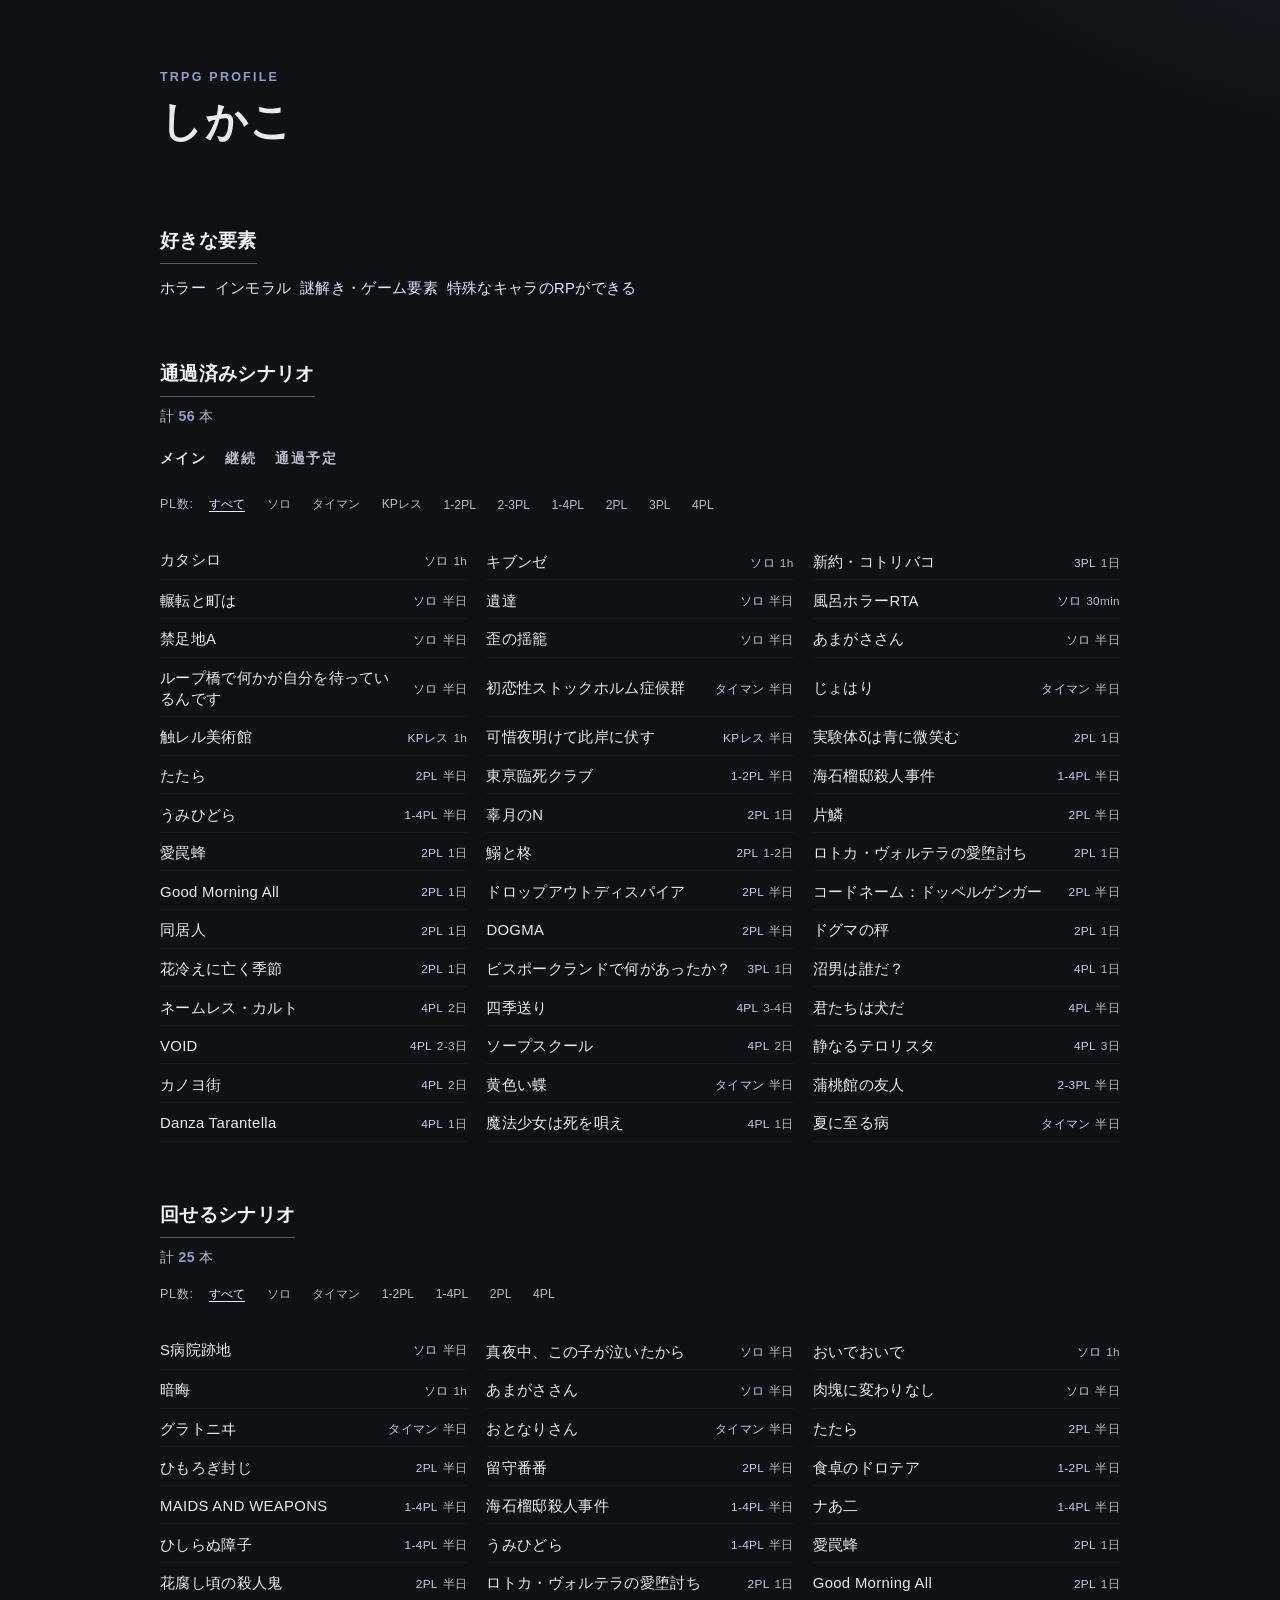
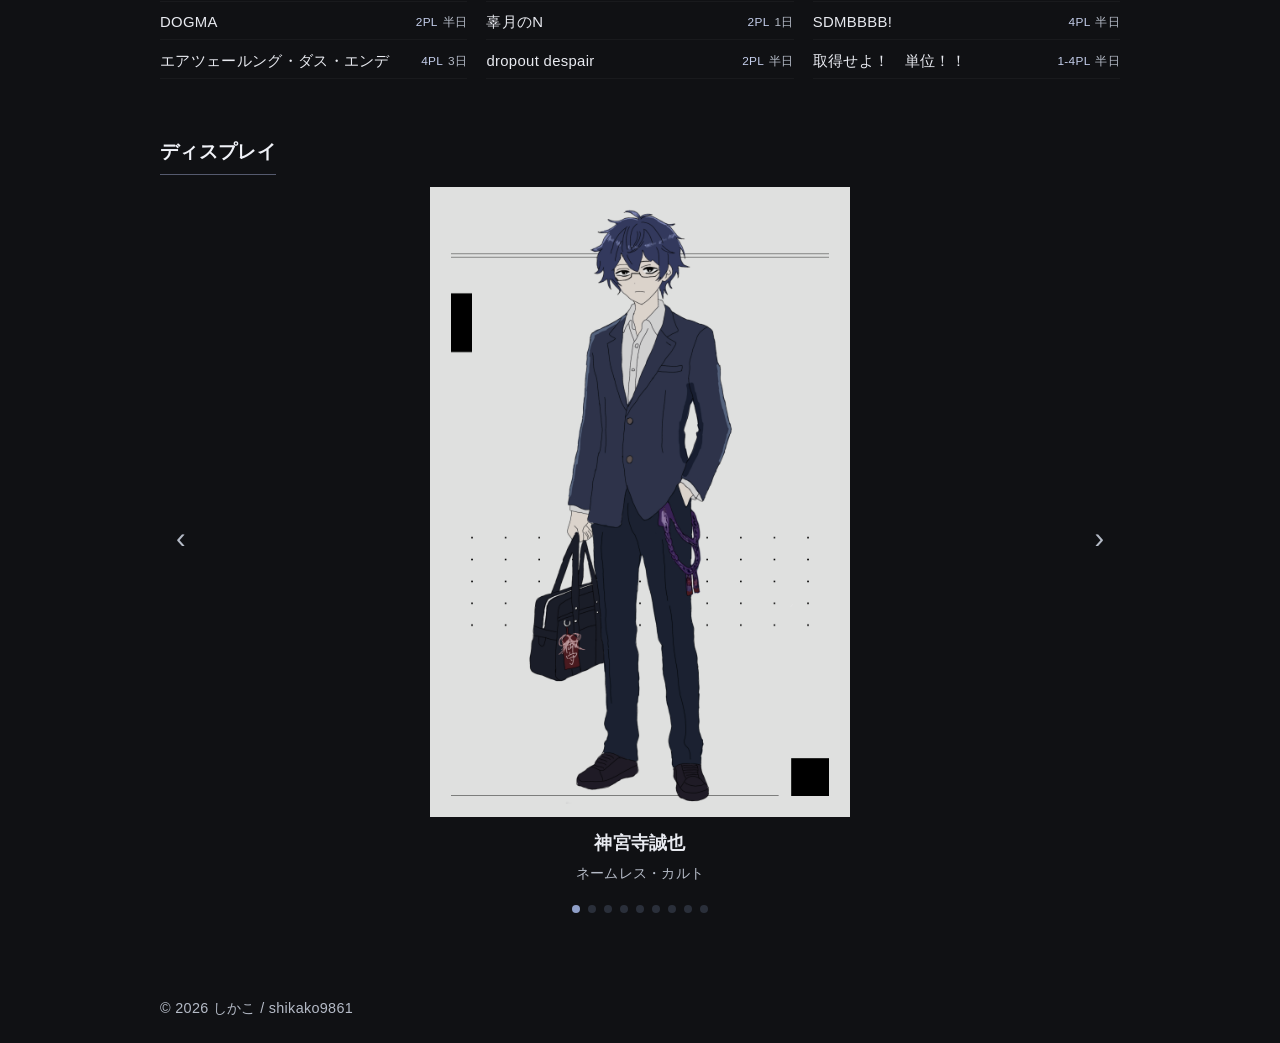
==== commit 7dd497ba: "commit" ====
--- a/index.html
+++ b/index.html
@@ -10,308 +10,53 @@
   <header class="site-header">
     <div class="container">
       <p class="eyebrow">TRPG PROFILE</p>
-      <h1>しかこ</h1>
+      <h1 id="page-title">しかこ</h1>
     </div>
   </header>
 
   <main class="container">
     <section class="card" id="likes">
       <h2>好きな要素</h2>
-      <ul class="tag-list">
-        <li>ホラー</li>
-        <li>インモラル</li>
-        <li>謎解き・ゲーム要素</li>
-        <li>特殊なキャラのRPができる</li>
-      </ul>
+      <ul class="tag-list" id="likes-list"></ul>
     </section>
 
     <section class="card" id="completed-scenarios">
       <h2>通過済みシナリオ</h2>
-      <p class="scenario-count">計 <strong>56</strong> 本</p>
+      <p class="scenario-count">計 <strong id="completed-count">0</strong> 本</p>
 
-      <div class="tab-bar">
-        <button class="tab-btn active" data-tab="main">メイン</button>
-        <button class="tab-btn" data-tab="ongoing">継続</button>
-        <button class="tab-btn" data-tab="planned">通過予定</button>
-      </div>
-
-      <div class="tab-panel" id="tab-main">
-        <div class="filter-bar">
-          <span class="filter-label">PL数:</span>
-          <button class="filter-btn active" data-filter="all">すべて</button>
-          <button class="filter-btn" data-filter="ソロ">ソロ</button>
-          <button class="filter-btn" data-filter="タイマン">タイマン</button>
-          <button class="filter-btn" data-filter="KPレス">KPレス</button>
-          <button class="filter-btn" data-filter="2PL">2PL</button>
-          <button class="filter-btn" data-filter="1-2PL">1-2PL</button>
-          <button class="filter-btn" data-filter="1-4PL">1-4PL</button>
-          <button class="filter-btn" data-filter="秘匿3PL">秘匿3PL</button>
-          <button class="filter-btn" data-filter="4PL">4PL</button>
-        </div>
-        <ul class="scenario-list">
-          <li data-pl="ソロ" data-dur="1h"><span class="scenario-name">カタシロ</span><span class="scenario-badges"><span class="scenario-badge badge-pl">ソロ</span><span class="scenario-badge badge-dur">1h</span></span></li>
-          <li data-pl="ソロ" data-dur="半日"><span class="scenario-name">輾転と町は</span><span class="scenario-badges"><span class="scenario-badge badge-pl">ソロ</span><span class="scenario-badge badge-dur">半日</span></span></li>
-          <li data-pl="ソロ" data-dur="半日"><span class="scenario-name">遺達</span><span class="scenario-badges"><span class="scenario-badge badge-pl">ソロ</span><span class="scenario-badge badge-dur">半日</span></span></li>
-          <li data-pl="ソロ" data-dur="30min"><span class="scenario-name">風呂ホラーRTA</span><span class="scenario-badges"><span class="scenario-badge badge-pl">ソロ</span><span class="scenario-badge badge-dur">30min</span></span></li>
-          <li data-pl="ソロ" data-dur="半日"><span class="scenario-name">禁足地A</span><span class="scenario-badges"><span class="scenario-badge badge-pl">ソロ</span><span class="scenario-badge badge-dur">半日</span></span></li>
-          <li data-pl="ソロ" data-dur="半日"><span class="scenario-name">歪の揺籠</span><span class="scenario-badges"><span class="scenario-badge badge-pl">ソロ</span><span class="scenario-badge badge-dur">半日</span></span></li>
-          <li data-pl="ソロ" data-dur="半日"><span class="scenario-name">あまがささん</span><span class="scenario-badges"><span class="scenario-badge badge-pl">ソロ</span><span class="scenario-badge badge-dur">半日</span></span></li>
-          <li data-pl="ソロ" data-dur="半日"><span class="scenario-name">ループ橋で何かが自分を待っているんです</span><span class="scenario-badges"><span class="scenario-badge badge-pl">ソロ</span><span class="scenario-badge badge-dur">半日</span></span></li>
-          <li data-pl="タイマン" data-dur="半日"><span class="scenario-name">初恋性ストックホルム症候群</span><span class="scenario-badges"><span class="scenario-badge badge-pl">タイマン</span><span class="scenario-badge badge-dur">半日</span></span></li>
-          <li data-pl="タイマン" data-dur="半日"><span class="scenario-name">じょはり</span><span class="scenario-badges"><span class="scenario-badge badge-pl">タイマン</span><span class="scenario-badge badge-dur">半日</span></span></li>
-          <li data-pl="KPレス" data-dur="1h"><span class="scenario-name">触レル美術館</span><span class="scenario-badges"><span class="scenario-badge badge-pl">KPレス</span><span class="scenario-badge badge-dur">1h</span></span></li>
-          <li data-pl="KPレス" data-dur="半日"><span class="scenario-name">可惜夜明けて此岸に伏す</span><span class="scenario-badges"><span class="scenario-badge badge-pl">KPレス</span><span class="scenario-badge badge-dur">半日</span></span></li>
-          <li data-pl="2PL" data-dur="1日"><span class="scenario-name">実験体δは青に微笑む</span><span class="scenario-badges"><span class="scenario-badge badge-pl">2PL</span><span class="scenario-badge badge-dur">1日</span></span></li>
-          <li data-pl="2PL" data-dur="半日"><span class="scenario-name">たたら</span><span class="scenario-badges"><span class="scenario-badge badge-pl">2PL</span><span class="scenario-badge badge-dur">半日</span></span></li>
-          <li data-pl="1-2PL" data-dur="半日"><span class="scenario-name">東亰臨死クラブ</span><span class="scenario-badges"><span class="scenario-badge badge-pl">1-2PL</span><span class="scenario-badge badge-dur">半日</span></span></li>
-          <li data-pl="1-4PL" data-dur="半日"><span class="scenario-name">海石榴邸殺人事件</span><span class="scenario-badges"><span class="scenario-badge badge-pl">1-4PL</span><span class="scenario-badge badge-dur">半日</span></span></li>
-          <li data-pl="1-4PL" data-dur="半日"><span class="scenario-name">うみひどら</span><span class="scenario-badges"><span class="scenario-badge badge-pl">1-4PL</span><span class="scenario-badge badge-dur">半日</span></span></li>
-          <li data-pl="秘匿2PL" data-dur="1日"><span class="scenario-name">辜月のN</span><span class="scenario-badges"><span class="scenario-badge badge-pl">2PL</span><span class="scenario-badge badge-dur">1日</span></span></li>
-          <li data-pl="秘匿2PL" data-dur="半日"><span class="scenario-name">片鱗</span><span class="scenario-badges"><span class="scenario-badge badge-pl">2PL</span><span class="scenario-badge badge-dur">半日</span></span></li>
-          <li data-pl="秘匿2PL" data-dur="1日"><span class="scenario-name">愛罠蜂</span><span class="scenario-badges"><span class="scenario-badge badge-pl">2PL</span><span class="scenario-badge badge-dur">1日</span></span></li>
-          <li data-pl="秘匿2PL" data-dur="1-2日"><span class="scenario-name">鰯と柊</span><span class="scenario-badges"><span class="scenario-badge badge-pl">2PL</span><span class="scenario-badge badge-dur">1-2日</span></span></li>
-          <li data-pl="秘匿2PL" data-dur="1日"><span class="scenario-name">ロトカ・ヴォルテラの愛堕討ち</span><span class="scenario-badges"><span class="scenario-badge badge-pl">2PL</span><span class="scenario-badge badge-dur">1日</span></span></li>
-          <li data-pl="秘匿2PL" data-dur="1日"><span class="scenario-name">Good Morning All</span><span class="scenario-badges"><span class="scenario-badge badge-pl">2PL</span><span class="scenario-badge badge-dur">1日</span></span></li>
-          <li data-pl="秘匿2PL" data-dur="半日"><span class="scenario-name">ドロップアウトディスパイア</span><span class="scenario-badges"><span class="scenario-badge badge-pl">2PL</span><span class="scenario-badge badge-dur">半日</span></span></li>
-          <li data-pl="秘匿2PL" data-dur="半日"><span class="scenario-name">コードネーム：ドッペルゲンガー</span><span class="scenario-badges"><span class="scenario-badge badge-pl">2PL</span><span class="scenario-badge badge-dur">半日</span></span></li>
-          <li data-pl="秘匿2PL" data-dur="1日"><span class="scenario-name">同居人</span><span class="scenario-badges"><span class="scenario-badge badge-pl">2PL</span><span class="scenario-badge badge-dur">1日</span></span></li>
-          <li data-pl="秘匿2PL" data-dur="半日"><span class="scenario-name">DOGMA</span><span class="scenario-badges"><span class="scenario-badge badge-pl">2PL</span><span class="scenario-badge badge-dur">半日</span></span></li>
-          <li data-pl="秘匿2PL" data-dur="1日"><span class="scenario-name">ドグマの秤</span><span class="scenario-badges"><span class="scenario-badge badge-pl">2PL</span><span class="scenario-badge badge-dur">1日</span></span></li>
-          <li data-pl="秘匿2PL" data-dur="1日"><span class="scenario-name">花冷えに亡く季節</span><span class="scenario-badges"><span class="scenario-badge badge-pl">2PL</span><span class="scenario-badge badge-dur">1日</span></span></li>
-          <li data-pl="秘匿3PL" data-dur="1日"><span class="scenario-name">ビスポークランドで何があったか？</span><span class="scenario-badges"><span class="scenario-badge badge-pl">秘匿3PL</span><span class="scenario-badge badge-dur">1日</span></span></li>
-          <li data-pl="4PL" data-dur="1日"><span class="scenario-name">沼男は誰だ？</span><span class="scenario-badges"><span class="scenario-badge badge-pl">4PL</span><span class="scenario-badge badge-dur">1日</span></span></li>
-          <li data-pl="4PL" data-dur="2日"><span class="scenario-name">ネームレス・カルト</span><span class="scenario-badges"><span class="scenario-badge badge-pl">4PL</span><span class="scenario-badge badge-dur">2日</span></span></li>
-          <li data-pl="秘匿4PL" data-dur="3-4日"><span class="scenario-name">四季送り</span><span class="scenario-badges"><span class="scenario-badge badge-pl">4PL</span><span class="scenario-badge badge-dur">3-4日</span></span></li>
-          <li data-pl="秘匿4PL" data-dur="半日"><span class="scenario-name">君たちは犬だ</span><span class="scenario-badges"><span class="scenario-badge badge-pl">4PL</span><span class="scenario-badge badge-dur">半日</span></span></li>
-          <li data-pl="秘匿4PL" data-dur="2-3日"><span class="scenario-name">VOID</span><span class="scenario-badges"><span class="scenario-badge badge-pl">4PL</span><span class="scenario-badge badge-dur">2-3日</span></span></li>
-          <li data-pl="秘匿4PL" data-dur="2日"><span class="scenario-name">ソープスクール</span><span class="scenario-badges"><span class="scenario-badge badge-pl">4PL</span><span class="scenario-badge badge-dur">2日</span></span></li>
-          <li data-pl="秘匿4PL" data-dur="3日"><span class="scenario-name">静なるテロリスタ</span><span class="scenario-badges"><span class="scenario-badge badge-pl">4PL</span><span class="scenario-badge badge-dur">3日</span></span></li>
-          <li data-pl="秘匿4PL" data-dur="2日"><span class="scenario-name">カノヨ街</span><span class="scenario-badges"><span class="scenario-badge badge-pl">4PL</span><span class="scenario-badge badge-dur">2日</span></span></li>
-        </ul>
-      </div>
-
-      <div class="tab-panel hidden" id="tab-ongoing">
-        <div class="filter-bar">
-          <span class="filter-label">PL数:</span>
-          <button class="filter-btn active" data-filter="all">すべて</button>
-          <button class="filter-btn" data-filter="タイマン">タイマン</button>
-          <button class="filter-btn" data-filter="1-4PL">1-4PL</button>
-        </div>
-        <ul class="scenario-list">
-          <li data-pl="タイマン"><span class="scenario-name">黄身と蜂蜜</span><span class="scenario-badges"><span class="scenario-badge badge-pl">タイマン</span><span class="scenario-badge ongoing">継続</span></span></li>
-          <li data-pl="タイマン"><span class="scenario-name">君のためのヒポクリシー</span><span class="scenario-badges"><span class="scenario-badge badge-pl">タイマン</span><span class="scenario-badge ongoing">継続</span></span></li>
-          <li data-pl="タイマン"><span class="scenario-name">素晴らしき新年</span><span class="scenario-badges"><span class="scenario-badge badge-pl">タイマン</span><span class="scenario-badge ongoing">継続</span></span></li>
-          <li data-pl="タイマン"><span class="scenario-name">結んだ赤い糸の先を教えて</span><span class="scenario-badges"><span class="scenario-badge badge-pl">タイマン</span><span class="scenario-badge ongoing">継続</span></span></li>
-          <li data-pl="タイマン"><span class="scenario-name">クックハウス・インザ・ディープ</span><span class="scenario-badges"><span class="scenario-badge badge-pl">タイマン</span><span class="scenario-badge ongoing">継続</span></span></li>
-          <li data-pl="タイマン"><span class="scenario-name">おばけの街</span><span class="scenario-badges"><span class="scenario-badge badge-pl">タイマン</span><span class="scenario-badge ongoing">継続</span></span></li>
-          <li data-pl="タイマン"><span class="scenario-name">しんでなんかないよ</span><span class="scenario-badges"><span class="scenario-badge badge-pl">タイマン</span><span class="scenario-badge ongoing">継続</span></span></li>
-          <li data-pl="タイマン"><span class="scenario-name">君が壊した世界の話</span><span class="scenario-badges"><span class="scenario-badge badge-pl">タイマン</span><span class="scenario-badge ongoing">継続</span></span></li>
-          <li data-pl="タイマン"><span class="scenario-name">コペルニクスは笑わない</span><span class="scenario-badges"><span class="scenario-badge badge-pl">タイマン</span><span class="scenario-badge ongoing">継続</span></span></li>
-          <li data-pl="タイマン"><span class="scenario-name">ごぜんにじにあいにきて</span><span class="scenario-badges"><span class="scenario-badge badge-pl">タイマン</span><span class="scenario-badge ongoing">継続</span></span></li>
-          <li data-pl="タイマン"><span class="scenario-name">閉ざされたカーテンの裏で</span><span class="scenario-badges"><span class="scenario-badge badge-pl">タイマン</span><span class="scenario-badge ongoing">継続</span></span></li>
-          <li data-pl="タイマン"><span class="scenario-name">きすきす・ちぇんじんぐ！</span><span class="scenario-badges"><span class="scenario-badge badge-pl">タイマン</span><span class="scenario-badge ongoing">継続</span></span></li>
-          <li data-pl="タイマン"><span class="scenario-name">選んでよ最愛</span><span class="scenario-badges"><span class="scenario-badge badge-pl">タイマン</span><span class="scenario-badge ongoing">継続</span></span></li>
-          <li data-pl="タイマン"><span class="scenario-name">Hazy night</span><span class="scenario-badges"><span class="scenario-badge badge-pl">タイマン</span><span class="scenario-badge ongoing">継続</span></span></li>
-          <li data-pl="タイマン"><span class="scenario-name">黄昏の君へ</span><span class="scenario-badges"><span class="scenario-badge badge-pl">タイマン</span><span class="scenario-badge ongoing">継続</span></span></li>
-          <li data-pl="1-4PL"><span class="scenario-name">満月のない十五夜</span><span class="scenario-badges"><span class="scenario-badge badge-pl">1-4PL</span><span class="scenario-badge ongoing">継続</span></span></li>
-          <li data-pl="1-4PL"><span class="scenario-name">うらめし修学旅行</span><span class="scenario-badges"><span class="scenario-badge badge-pl">1-4PL</span><span class="scenario-badge ongoing">継続</span></span></li>
-          <li data-pl="1-4PL"><span class="scenario-name">お地蔵さんは呼んでいる</span><span class="scenario-badges"><span class="scenario-badge badge-pl">1-4PL</span><span class="scenario-badge ongoing">継続</span></span></li>
-        </ul>
-      </div>
-
-      <div class="tab-panel hidden" id="tab-planned">
-        <div class="filter-bar">
-          <span class="filter-label">PL数:</span>
-          <button class="filter-btn active" data-filter="all">すべて</button>
-          <button class="filter-btn" data-filter="タイマン">タイマン</button>
-          <button class="filter-btn" data-filter="2-3PL">2-3PL</button>
-          <button class="filter-btn" data-filter="4PL">4PL</button>
-        </div>
-        <ul class="scenario-list">
-          <li data-pl="タイマン" data-dur="半日"><span class="scenario-name">黄色い蝶</span><span class="scenario-badges"><span class="scenario-badge badge-pl">タイマン</span><span class="scenario-badge badge-dur">半日</span></span></li>
-          <li data-pl="2-3PL" data-dur="半日"><span class="scenario-name">蒲桃館の友人</span><span class="scenario-badges"><span class="scenario-badge badge-pl">2-3PL</span><span class="scenario-badge badge-dur">半日</span></span></li>
-          <li data-pl="4PL" data-dur="1日"><span class="scenario-name">Danza Tarantella</span><span class="scenario-badges"><span class="scenario-badge badge-pl">4PL</span><span class="scenario-badge badge-dur">1日</span></span></li>
-          <li data-pl="秘匿4PL" data-dur="1日"><span class="scenario-name">魔法少女は死を唄え</span><span class="scenario-badges"><span class="scenario-badge badge-pl">4PL</span><span class="scenario-badge badge-dur">1日</span></span></li>
-          <li data-pl="秘匿4PL" data-dur="4日"><span class="scenario-name">遺香廻り</span><span class="scenario-badges"><span class="scenario-badge badge-pl">4PL</span><span class="scenario-badge badge-dur">4日</span></span></li>
-        </ul>
-      </div>
+      <div class="tab-bar" id="completed-tabs"></div>
+      <div id="completed-panels"></div>
     </section>
 
     <section class="card" id="gm-scenarios">
       <h2>回せるシナリオ</h2>
-      <p class="scenario-count">計 <strong>25</strong> 本</p>
-      <div class="filter-bar">
-        <span class="filter-label">PL数:</span>
-        <button class="filter-btn active" data-filter="all">すべて</button>
-        <button class="filter-btn" data-filter="ソロ">ソロ</button>
-        <button class="filter-btn" data-filter="タイマン">タイマン</button>
-        <button class="filter-btn" data-filter="2PL">2PL</button>
-        <button class="filter-btn" data-filter="1-2PL">1-2PL</button>
-        <button class="filter-btn" data-filter="1-4PL">1-4PL</button>
+      <p class="scenario-count">計 <strong id="gm-count">0</strong> 本</p>
+      <div id="gm-content"></div>
+    </section>
+
+    <section class="card" id="display-gallery">
+      <h2>ディスプレイ</h2>
+      <div class="slider-wrapper">
+        <button class="slider-btn slider-prev" aria-label="前へ">&#8249;</button>
+        <div class="slider-track-outer">
+          <div class="slider-track" id="slider-track"></div>
+        </div>
+        <button class="slider-btn slider-next" aria-label="次へ">&#8250;</button>
       </div>
-      <ul class="scenario-list">
-        <li data-pl="ソロ" data-dur="半日"><span class="scenario-name">S病院跡地</span><span class="scenario-badges"><span class="scenario-badge badge-pl">ソロ</span><span class="scenario-badge badge-dur">半日</span></span></li>
-        <li data-pl="ソロ" data-dur="半日"><span class="scenario-name">真夜中、この子が泣いたから</span><span class="scenario-badges"><span class="scenario-badge badge-pl">ソロ</span><span class="scenario-badge badge-dur">半日</span></span></li>
-        <li data-pl="ソロ" data-dur="1h"><span class="scenario-name">おいでおいで</span><span class="scenario-badges"><span class="scenario-badge badge-pl">ソロ</span><span class="scenario-badge badge-dur">1h</span></span></li>
-        <li data-pl="ソロ" data-dur="1h"><span class="scenario-name">暗晦</span><span class="scenario-badges"><span class="scenario-badge badge-pl">ソロ</span><span class="scenario-badge badge-dur">1h</span></span></li>
-        <li data-pl="ソロ" data-dur="半日"><span class="scenario-name">あまがささん</span><span class="scenario-badges"><span class="scenario-badge badge-pl">ソロ</span><span class="scenario-badge badge-dur">半日</span></span></li>
-        <li data-pl="ソロ" data-dur="半日"><span class="scenario-name">肉塊に変わりなし</span><span class="scenario-badges"><span class="scenario-badge badge-pl">ソロ</span><span class="scenario-badge badge-dur">半日</span></span></li>
-        <li data-pl="タイマン" data-dur="半日"><span class="scenario-name">グラトニヰ</span><span class="scenario-badges"><span class="scenario-badge badge-pl">タイマン</span><span class="scenario-badge badge-dur">半日</span></span></li>
-        <li data-pl="タイマン" data-dur="半日"><span class="scenario-name">おとなりさん</span><span class="scenario-badges"><span class="scenario-badge badge-pl">タイマン</span><span class="scenario-badge badge-dur">半日</span></span></li>
-        <li data-pl="2PL" data-dur="半日"><span class="scenario-name">たたら</span><span class="scenario-badges"><span class="scenario-badge badge-pl">2PL</span><span class="scenario-badge badge-dur">半日</span></span></li>
-        <li data-pl="2PL" data-dur="半日"><span class="scenario-name">ひもろぎ封じ</span><span class="scenario-badges"><span class="scenario-badge badge-pl">2PL</span><span class="scenario-badge badge-dur">半日</span></span></li>
-        <li data-pl="2PL" data-dur="半日"><span class="scenario-name">留守番番</span><span class="scenario-badges"><span class="scenario-badge badge-pl">2PL</span><span class="scenario-badge badge-dur">半日</span></span></li>
-        <li data-pl="1-2PL" data-dur="半日"><span class="scenario-name">食卓のドロテア</span><span class="scenario-badges"><span class="scenario-badge badge-pl">1-2PL</span><span class="scenario-badge badge-dur">半日</span></span></li>
-        <li data-pl="1-4PL" data-dur="半日"><span class="scenario-name">MAIDS AND WEAPONS</span><span class="scenario-badges"><span class="scenario-badge badge-pl">1-4PL</span><span class="scenario-badge badge-dur">半日</span></span></li>
-        <li data-pl="1-4PL" data-dur="半日"><span class="scenario-name">海石榴邸殺人事件</span><span class="scenario-badges"><span class="scenario-badge badge-pl">1-4PL</span><span class="scenario-badge badge-dur">半日</span></span></li>
-        <li data-pl="1-4PL" data-dur="半日"><span class="scenario-name">ナあ二</span><span class="scenario-badges"><span class="scenario-badge badge-pl">1-4PL</span><span class="scenario-badge badge-dur">半日</span></span></li>
-        <li data-pl="1-4PL" data-dur="半日"><span class="scenario-name">ひしらぬ障子</span><span class="scenario-badges"><span class="scenario-badge badge-pl">1-4PL</span><span class="scenario-badge badge-dur">半日</span></span></li>
-        <li data-pl="1-4PL" data-dur="半日"><span class="scenario-name">うみひどら</span><span class="scenario-badges"><span class="scenario-badge badge-pl">1-4PL</span><span class="scenario-badge badge-dur">半日</span></span></li>
-        <li data-pl="秘匿2PL" data-dur="1日"><span class="scenario-name">愛罠蜂</span><span class="scenario-badges"><span class="scenario-badge badge-pl">2PL</span><span class="scenario-badge badge-dur">1日</span></span></li>
-        <li data-pl="秘匿2PL" data-dur="半日"><span class="scenario-name">花腐し頃の殺人鬼</span><span class="scenario-badges"><span class="scenario-badge badge-pl">2PL</span><span class="scenario-badge badge-dur">半日</span></span></li>
-        <li data-pl="秘匿2PL" data-dur="1日"><span class="scenario-name">ロトカ・ヴォルテラの愛堕討ち</span><span class="scenario-badges"><span class="scenario-badge badge-pl">2PL</span><span class="scenario-badge badge-dur">1日</span></span></li>
-        <li data-pl="秘匿2PL" data-dur="1日"><span class="scenario-name">Good Morning All</span><span class="scenario-badges"><span class="scenario-badge badge-pl">2PL</span><span class="scenario-badge badge-dur">1日</span></span></li>
-        <li data-pl="秘匿2PL" data-dur="半日"><span class="scenario-name">DOGMA</span><span class="scenario-badges"><span class="scenario-badge badge-pl">2PL</span><span class="scenario-badge badge-dur">半日</span></span></li>
-        <li data-pl="秘匿2PL" data-dur="1日"><span class="scenario-name">辜月のN</span><span class="scenario-badges"><span class="scenario-badge badge-pl">2PL</span><span class="scenario-badge badge-dur">1日</span></span></li>
-        <li data-pl="秘匿4PL" data-dur="半日"><span class="scenario-name">SDMBBBB!</span><span class="scenario-badges"><span class="scenario-badge badge-pl">4PL</span><span class="scenario-badge badge-dur">半日</span></span></li>
-        <li data-pl="秘匿4PL" data-dur="3日"><span class="scenario-name">エアツェールング・ダス・エンデ</span><span class="scenario-badges"><span class="scenario-badge badge-pl">4PL</span><span class="scenario-badge badge-dur">3日</span></span></li>
-      </ul>
+      <div class="slider-dots" id="slider-dots"></div>
     </section>
 
   </main>
 
-    <section class="card" id="display-gallery">
-      <div class="slider-wrapper">
-        <button class="slider-btn slider-prev" aria-label="前へ">&#8249;</button>
-        <div class="slider-track-outer">
-          <div class="slider-track">
-            <div class="slide">
-              <img src="ディスプレイ/神宮寺誠也.png" alt="神宮寺誠也" />
-              <div class="slide-caption">
-                <span class="slide-chara">神宮寺誠也</span>
-                <span class="slide-scenario">ネームレス・カルト</span>
-              </div>
-            </div>
-            <div class="slide">
-              <img src="ディスプレイ/陽美桜里.png" alt="陽美桜里" />
-              <div class="slide-caption">
-                <span class="slide-chara">陽美桜里</span>
-                <span class="slide-scenario">ドグマの秤</span>
-              </div>
-            </div>
-            <div class="slide">
-              <img src="ディスプレイ/ぽむすけ.png" alt="ぽむすけ" />
-              <div class="slide-caption">
-                <span class="slide-chara">ぽむすけ</span>
-                <span class="slide-scenario">魔法少女は死を唄え</span>
-              </div>
-            </div>
-            <div class="slide">
-              <img src="ディスプレイ/水代紘都.png" alt="水代紘都" />
-              <div class="slide-caption">
-                <span class="slide-chara">水代紘都</span>
-                <span class="slide-scenario">風呂ホラーRTA</span>
-              </div>
-            </div>
-            <div class="slide">
-              <img src="ディスプレイ/Ἀράχνη.png" alt="Ἀράχνη" />
-              <div class="slide-caption">
-                <span class="slide-chara">Ἀράχνη</span>
-                <span class="slide-scenario">Danza Tarantella</span>
-              </div>
-            </div>
-            <div class="slide">
-              <img src="ディスプレイ/水無月新.png" alt="水無月新" />
-              <div class="slide-caption">
-                <span class="slide-chara">水無月新</span>
-                <span class="slide-scenario">初恋性ストックホルム症候群</span>
-              </div>
-            </div>
-            <div class="slide">
-              <img src="ディスプレイ/柊一葉.png" alt="柊一葉" />
-              <div class="slide-caption">
-                <span class="slide-chara">柊一葉</span>
-                <span class="slide-scenario">花冷えに亡く季節</span>
-              </div>
-            </div>
-          </div>
-        </div>
-        <button class="slider-btn slider-next" aria-label="次へ">&#8250;</button>
-      </div>
-      <div class="slider-dots">
-        <span class="dot active" data-index="0"></span>
-        <span class="dot" data-index="1"></span>
-        <span class="dot" data-index="2"></span>
-        <span class="dot" data-index="3"></span>
-        <span class="dot" data-index="4"></span>
-        <span class="dot" data-index="5"></span>
-        <span class="dot" data-index="6"></span>
-      </div>
-    </section>
-
   <footer class="site-footer">
     <div class="container">
-      <p>© 2026 しかこ / shikako9861</p>
+      <p id="footer-text">© 2026 しかこ / shikako9861</p>
     </div>
   </footer>
-
-  <script>
-    // Tab switching
-    document.querySelectorAll('.tab-btn').forEach(btn => {
-      btn.addEventListener('click', () => {
-        const card = btn.closest('.card');
-        card.querySelectorAll('.tab-btn').forEach(b => b.classList.remove('active'));
-        btn.classList.add('active');
-        card.querySelectorAll('.tab-panel').forEach(p => p.classList.add('hidden'));
-        card.querySelector('#tab-' + btn.dataset.tab).classList.remove('hidden');
-      });
-    });
-
-    // Filter buttons
-    document.querySelectorAll('.filter-btn').forEach(btn => {
-      btn.addEventListener('click', () => {
-        const bar = btn.closest('.filter-bar');
-        bar.querySelectorAll('.filter-btn').forEach(b => b.classList.remove('active'));
-        btn.classList.add('active');
-        const filter = btn.dataset.filter;
-        const container = btn.closest('.tab-panel') || btn.closest('.card');
-        const list = container.querySelector('.scenario-list');
-        const normalizedFilters = {
-          '2PL': ['2PL', '秘匿2PL'],
-          '4PL': ['4PL', '秘匿4PL']
-        };
-        const allowed = normalizedFilters[filter] || [filter];
-        list.querySelectorAll('li').forEach(li => {
-          li.style.display = (filter === 'all' || allowed.includes(li.dataset.pl)) ? '' : 'none';
-        });
-      });
-    });
-
-    // Slider
-    (function () {
-      const track = document.querySelector('.slider-track');
-      const slides = track ? track.querySelectorAll('.slide') : [];
-      const dots = document.querySelectorAll('.dot');
-      let current = 0;
-      let touchStartX = 0;
-
-      function goTo(n) {
-        current = (n + slides.length) % slides.length;
-        track.style.transform = 'translateX(-' + (current * 100) + '%)';
-        dots.forEach(function (d, i) { d.classList.toggle('active', i === current); });
-      }
-
-      document.querySelector('.slider-prev')?.addEventListener('click', function () { goTo(current - 1); });
-      document.querySelector('.slider-next')?.addEventListener('click', function () { goTo(current + 1); });
-      dots.forEach(function (d, i) { d.addEventListener('click', function () { goTo(i); }); });
-
-      const outer = document.querySelector('.slider-track-outer');
-      outer?.addEventListener('touchstart', function (e) { touchStartX = e.changedTouches[0].clientX; }, { passive: true });
-      outer?.addEventListener('touchend', function (e) {
-        const dx = e.changedTouches[0].clientX - touchStartX;
-        if (Math.abs(dx) > 40) goTo(current + (dx < 0 ? 1 : -1));
-      }, { passive: true });
-    })();
-  </script>
+  <script src="data/profile.js"></script>
+  <script src="data/completed.js"></script>
+  <script src="data/gm.js"></script>
+  <script src="data/gallery.js"></script>
+  <script src="app.js"></script>
 </body>
 </html>
--- a/styles.css
+++ b/styles.css
@@ -135,6 +135,11 @@
   font-size: 0.92rem;
 }
 
+.status-message {
+  color: var(--muted);
+  font-size: 0.9rem;
+}
+
 .scenario-count {
   margin: -0.25rem 0 0.8rem;
   color: var(--muted);
@@ -340,6 +345,11 @@
 .slide {
   min-width: 100%;
   text-align: center;
+}
+
+.slide-status {
+  padding: 4rem 1rem;
+  color: var(--muted);
 }
 
 .slide img {
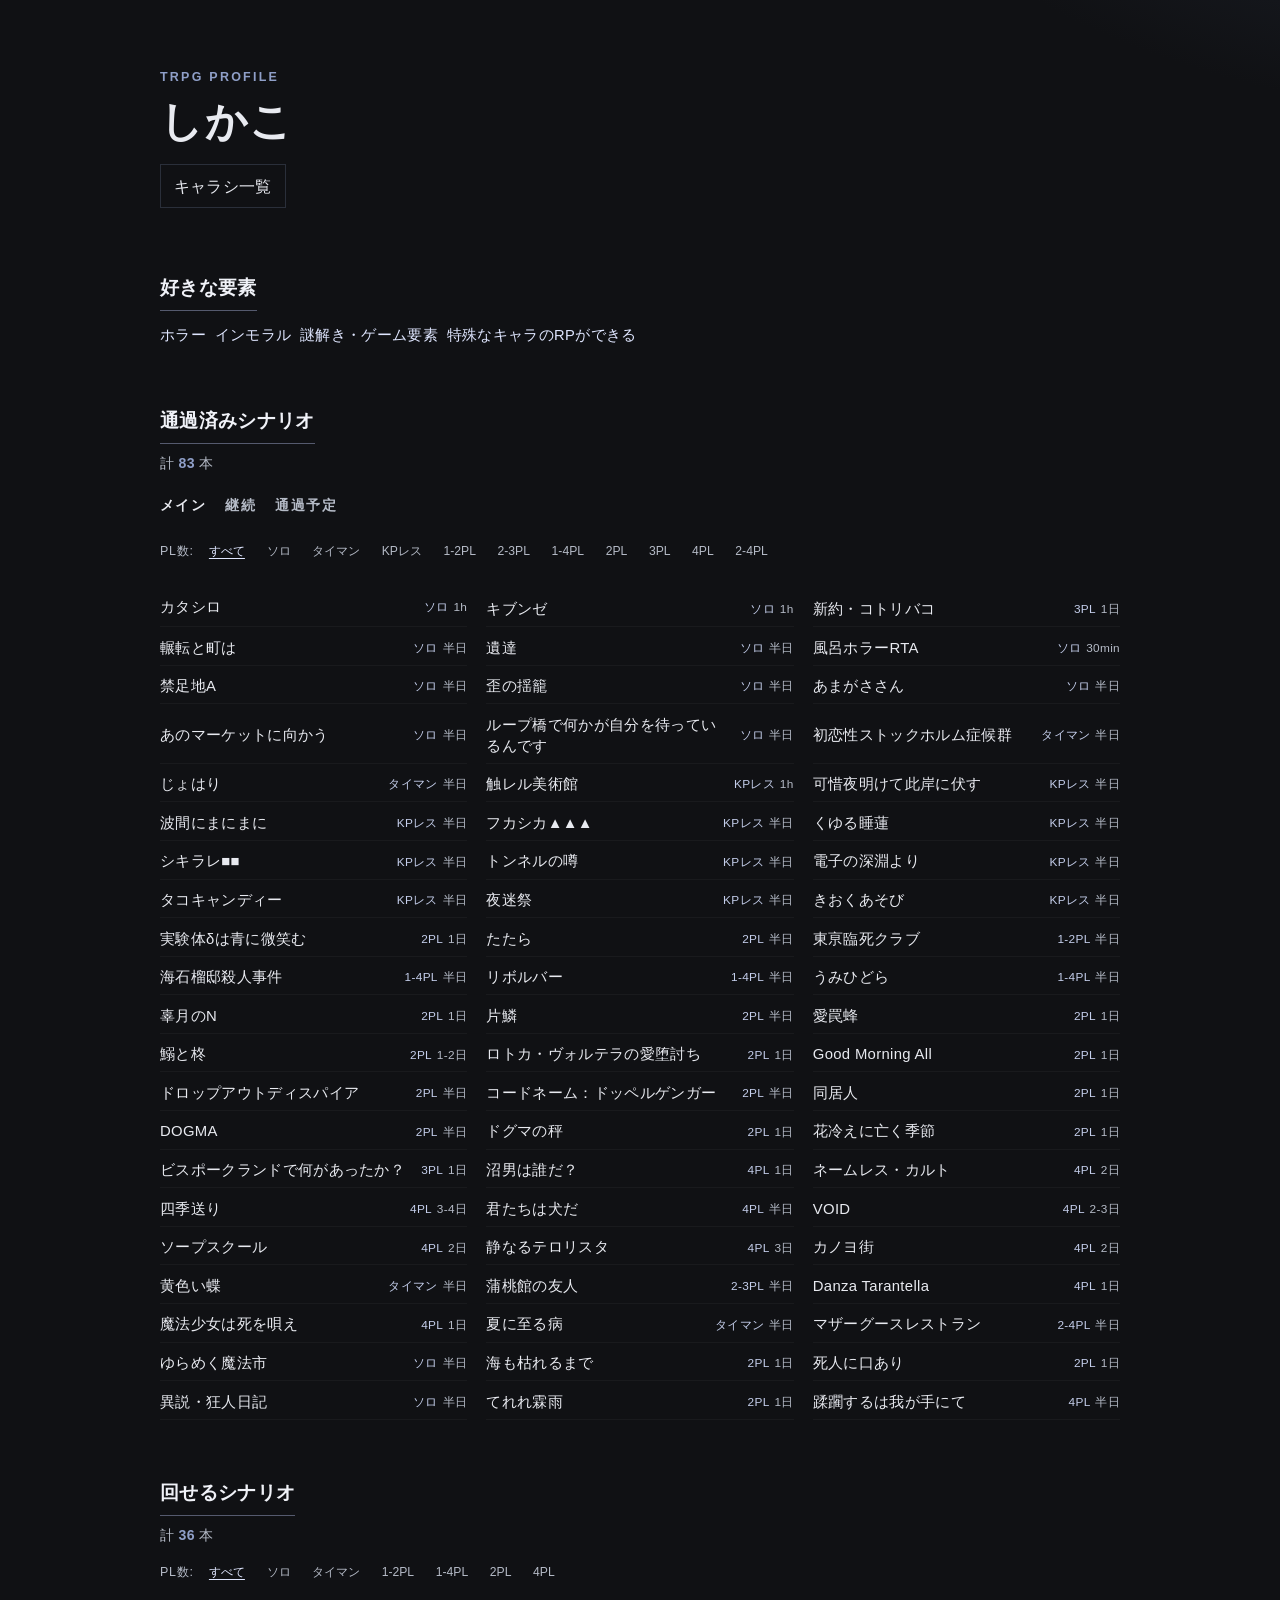
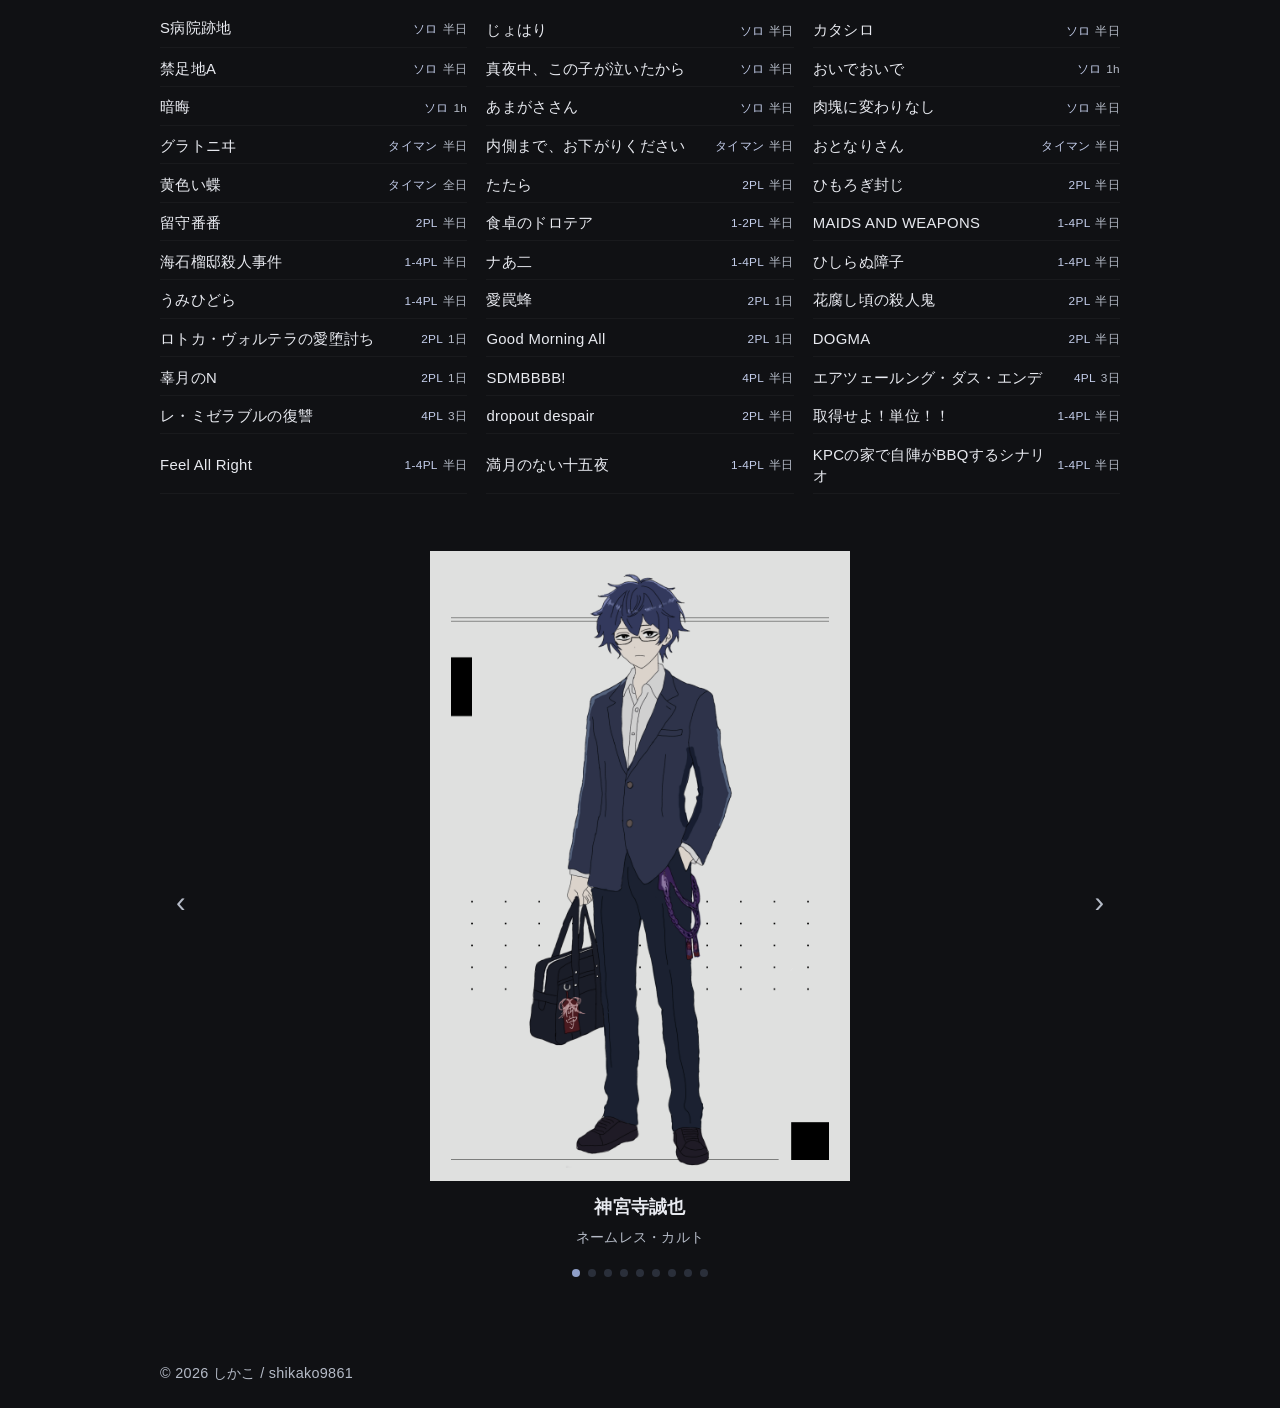
==== commit dcae7544: "commit" ====
--- a/index.html
+++ b/index.html
@@ -11,6 +11,9 @@
     <div class="container">
       <p class="eyebrow">TRPG PROFILE</p>
       <h1 id="page-title">しかこ</h1>
+      <nav class="page-actions" aria-label="ページ移動">
+        <a class="page-link" href="character-sheets.html">キャラシ一覧</a>
+      </nav>
     </div>
   </header>
 
@@ -35,7 +38,6 @@
     </section>
 
     <section class="card" id="display-gallery">
-      <h2>ディスプレイ</h2>
       <div class="slider-wrapper">
         <button class="slider-btn slider-prev" aria-label="前へ">&#8249;</button>
         <div class="slider-track-outer">
--- a/styles.css
+++ b/styles.css
@@ -56,6 +56,28 @@
   max-width: 60ch;
 }
 
+.page-actions {
+  margin-top: 1rem;
+}
+
+.page-link {
+  display: inline-flex;
+  align-items: center;
+  gap: 0.35rem;
+  color: var(--text);
+  text-decoration: none;
+  border: 1px solid var(--border);
+  padding: 0.45rem 0.8rem;
+  transition: border-color 0.15s, color 0.15s, background-color 0.15s;
+}
+
+.page-link:hover,
+.page-link:focus-visible {
+  color: #f5f7ff;
+  border-color: var(--accent);
+  background: rgba(255, 255, 255, 0.03);
+}
+
 main {
   display: grid;
   gap: 1rem;
@@ -117,6 +139,49 @@
   font-weight: 600;
 }
 
+.sheet-list {
+  list-style: none;
+  padding: 0;
+  margin: 0;
+  display: grid;
+  gap: 0.9rem;
+}
+
+.sheet-list li {
+  margin: 0;
+}
+
+.sheet-link {
+  display: block;
+  padding: 1rem 1.1rem;
+  border: 1px solid var(--border);
+  color: inherit;
+  text-decoration: none;
+  background: rgba(255, 255, 255, 0.02);
+  transition: border-color 0.15s, transform 0.15s, background-color 0.15s;
+}
+
+.sheet-link:hover,
+.sheet-link:focus-visible {
+  border-color: var(--accent);
+  background: rgba(255, 255, 255, 0.04);
+  transform: translateY(-1px);
+}
+
+.sheet-title {
+  display: block;
+  font-size: 1.05rem;
+  font-weight: 700;
+  color: #f0f2f8;
+}
+
+.sheet-meta {
+  display: block;
+  margin-top: 0.3rem;
+  color: var(--muted);
+  font-size: 0.9rem;
+}
+
 .tag-list {
   display: flex;
   flex-wrap: wrap;
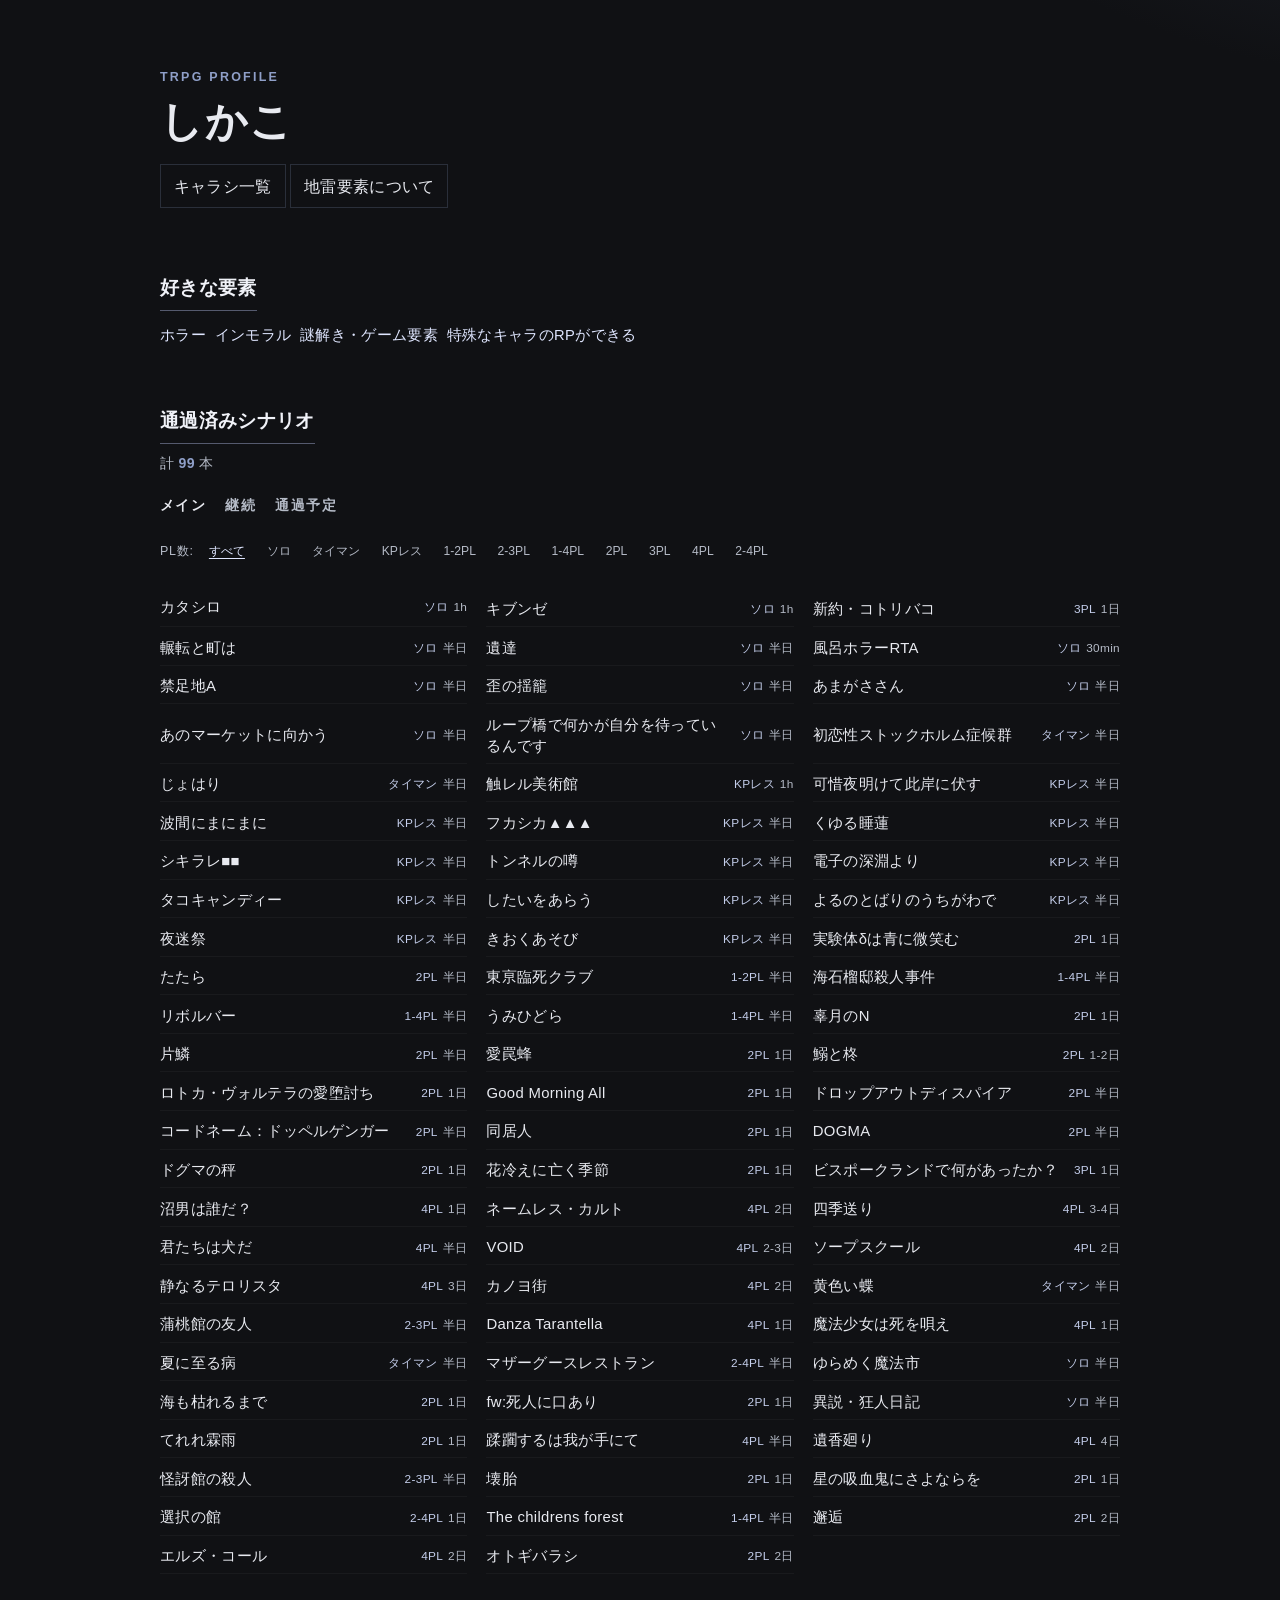
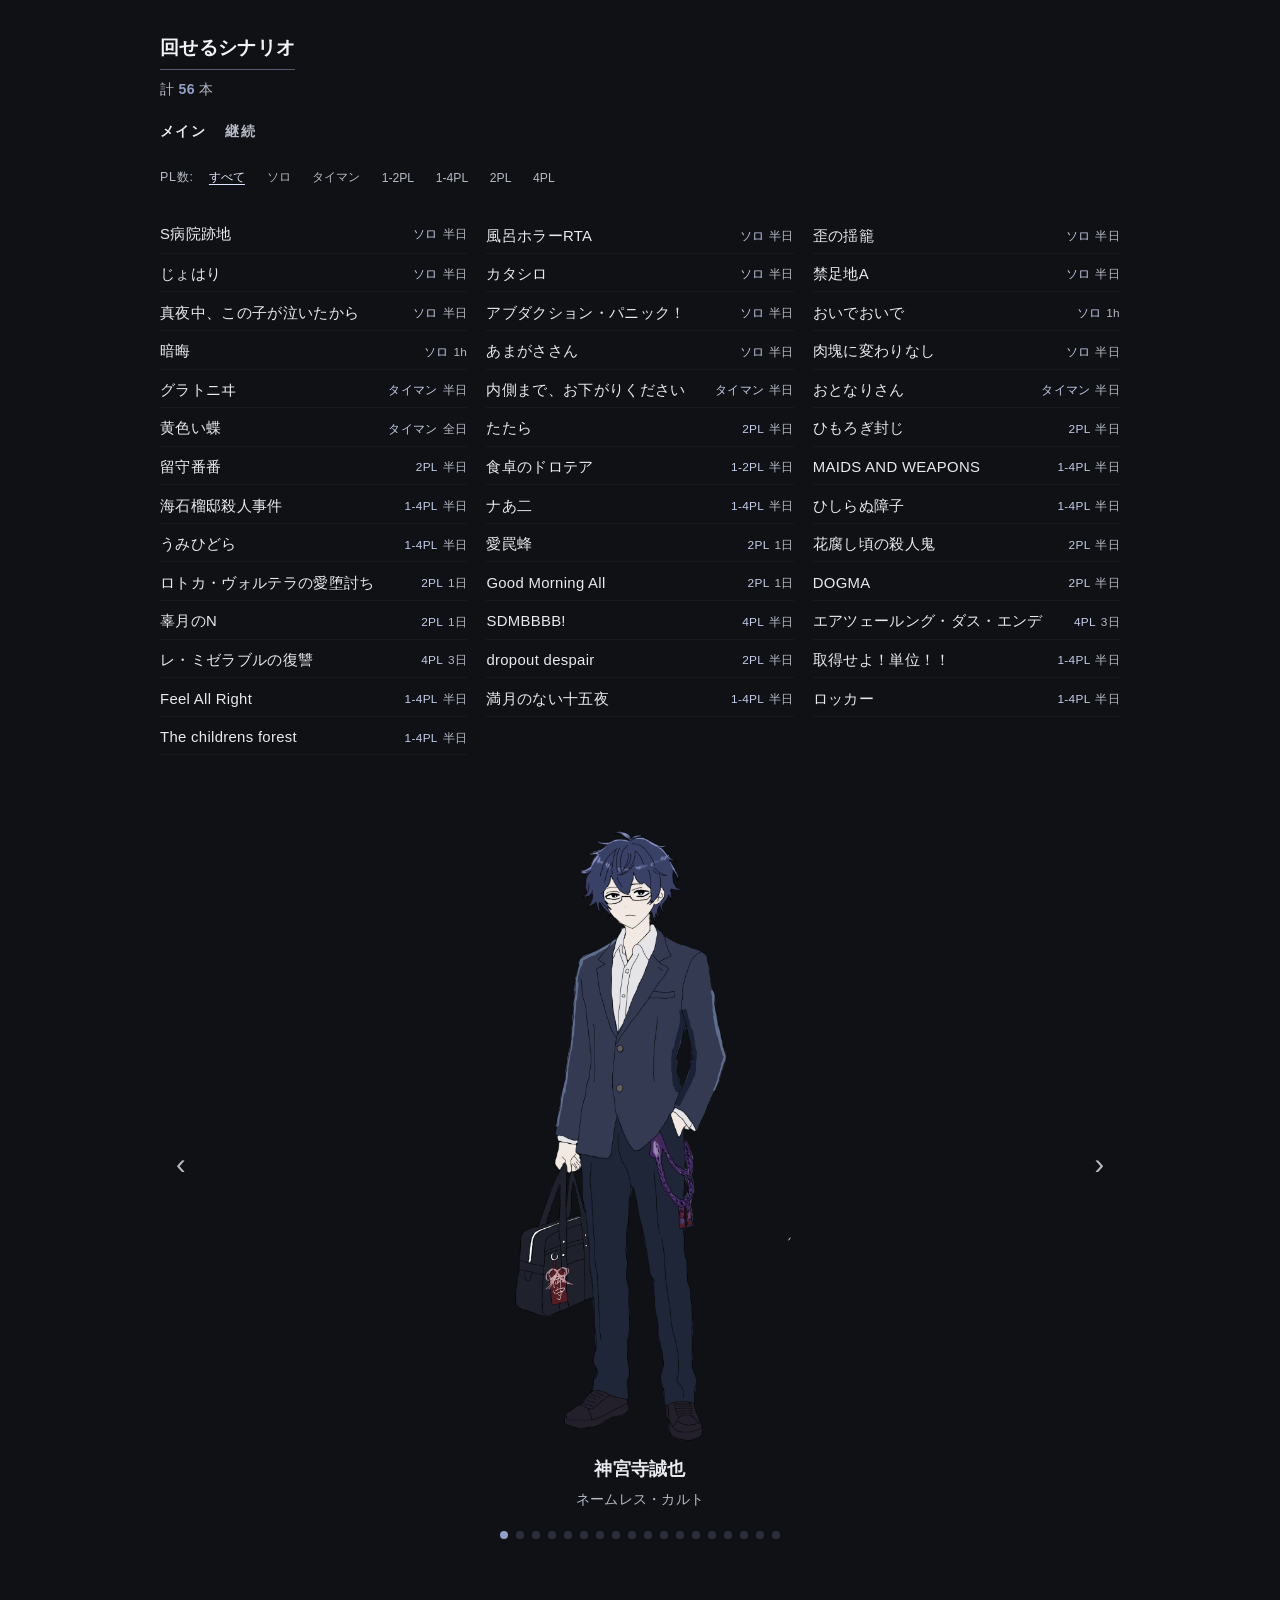
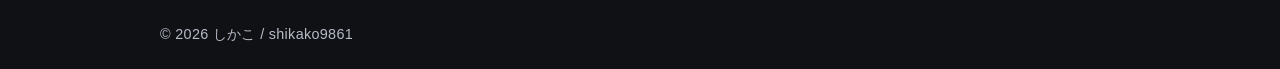
==== commit 11bdbfac: "commit" ====
--- a/index.html
+++ b/index.html
@@ -13,6 +13,7 @@
       <h1 id="page-title">しかこ</h1>
       <nav class="page-actions" aria-label="ページ移動">
         <a class="page-link" href="character-sheets.html">キャラシ一覧</a>
+        <a class="page-link" href="landmine.html">地雷要素について</a>
       </nav>
     </div>
   </header>
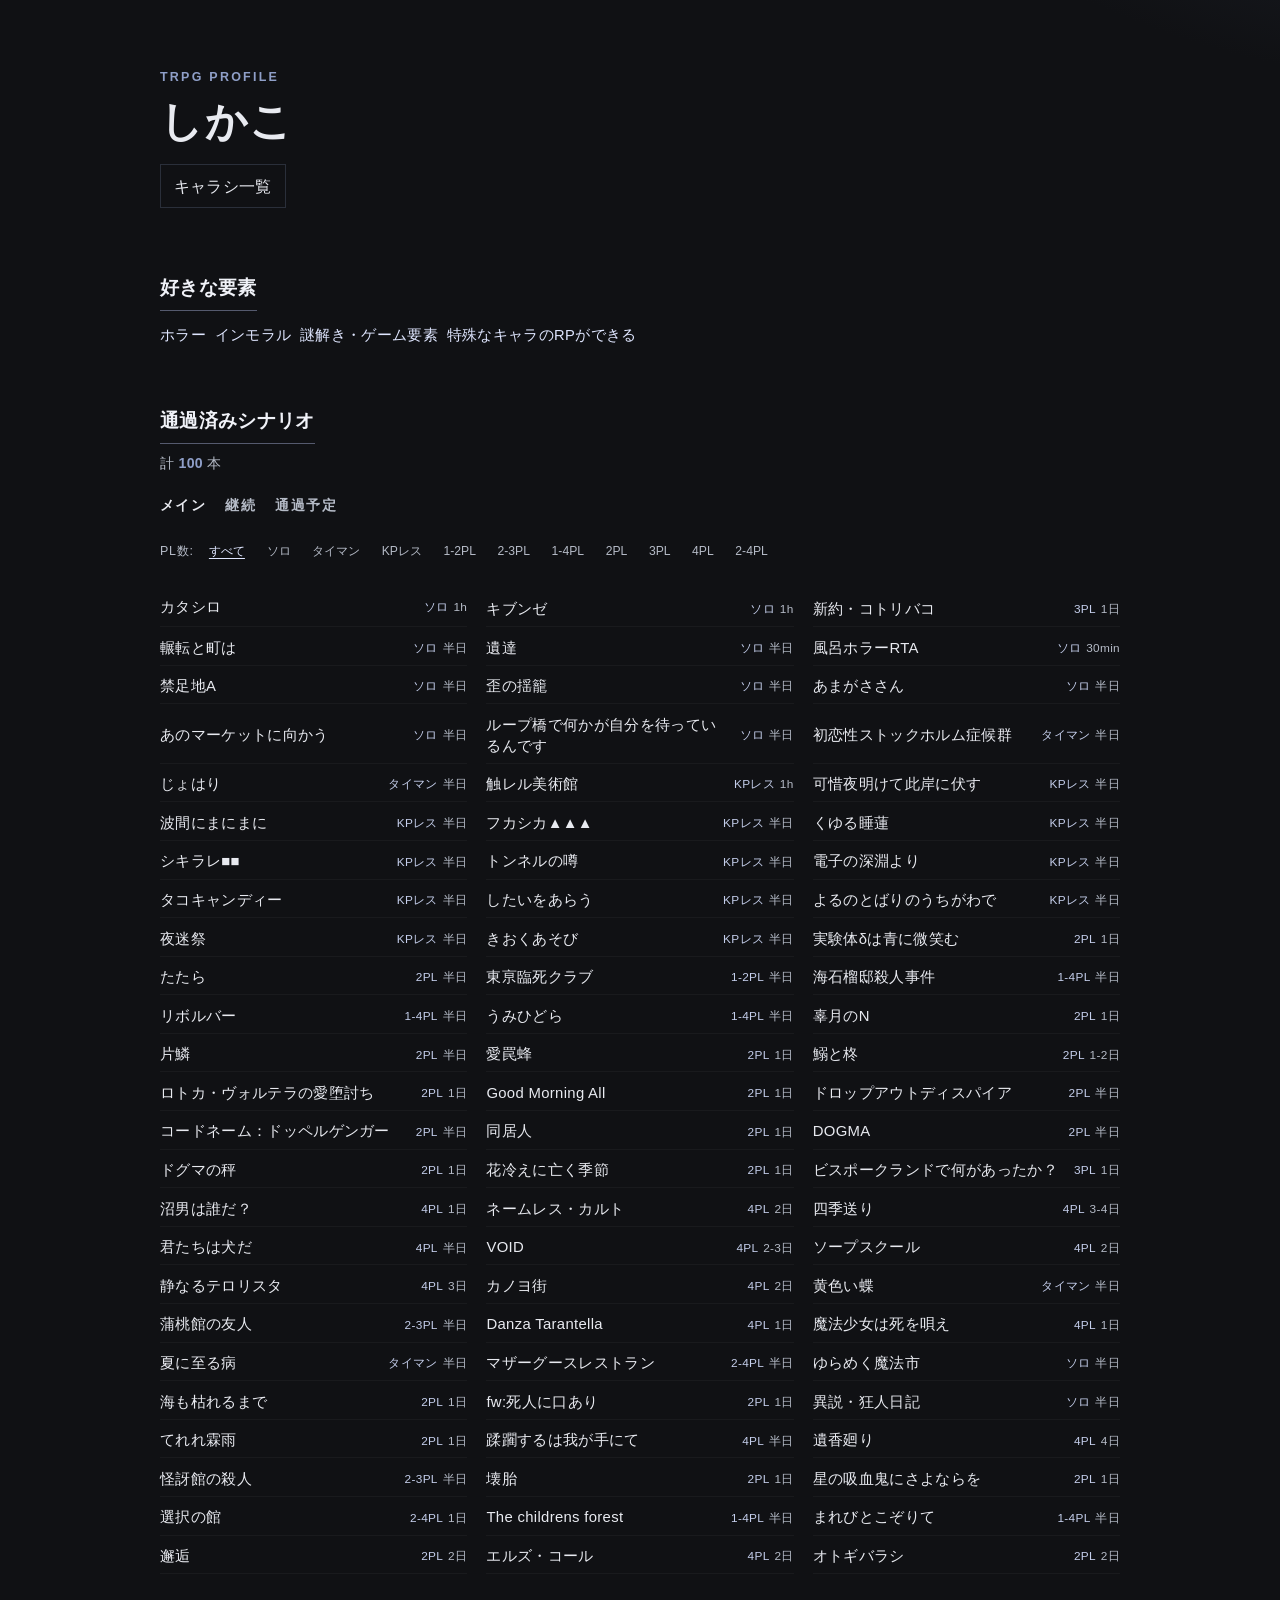
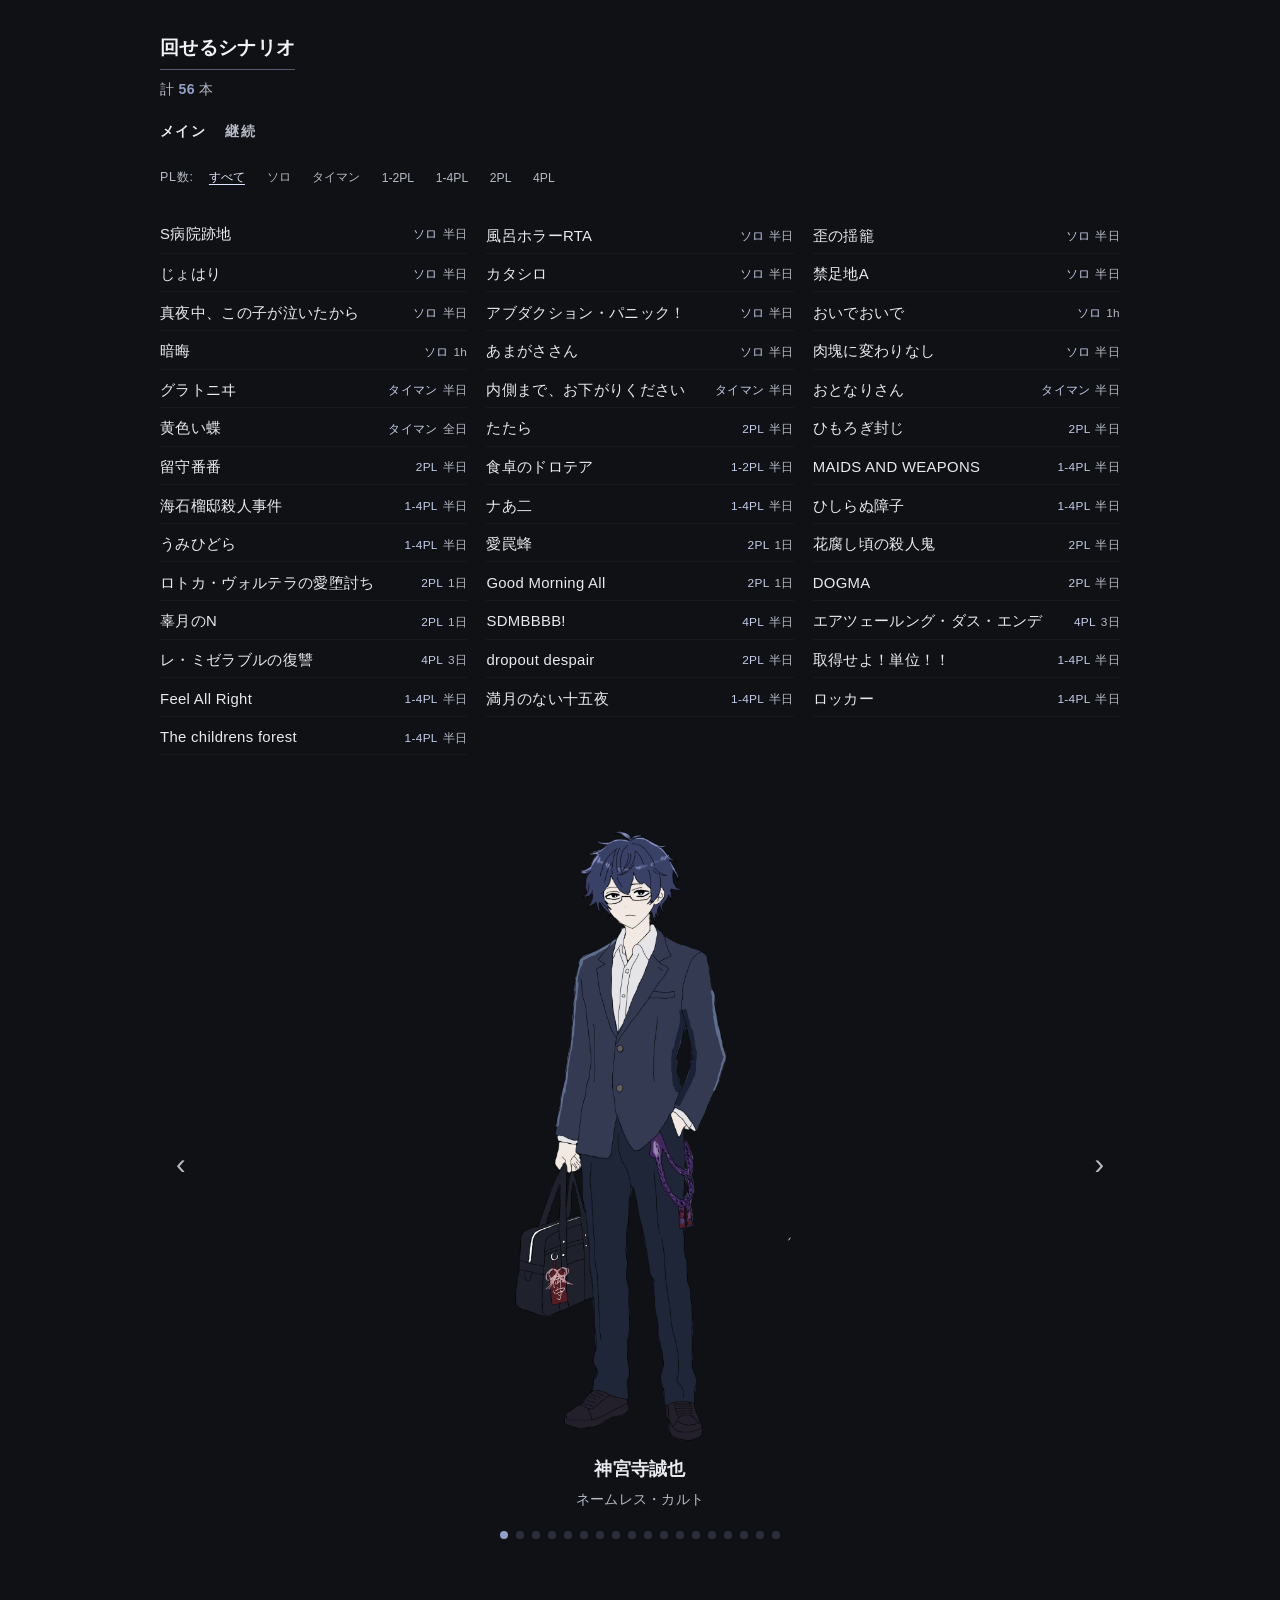
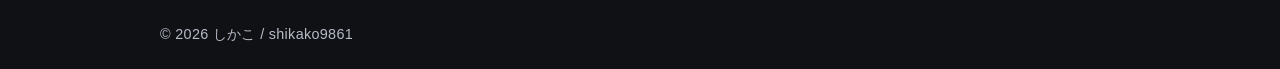
==== commit b75907d3: "commit" ====
--- a/index.html
+++ b/index.html
@@ -13,7 +13,6 @@
       <h1 id="page-title">しかこ</h1>
       <nav class="page-actions" aria-label="ページ移動">
         <a class="page-link" href="character-sheets.html">キャラシ一覧</a>
-        <a class="page-link" href="landmine.html">地雷要素について</a>
       </nav>
     </div>
   </header>
